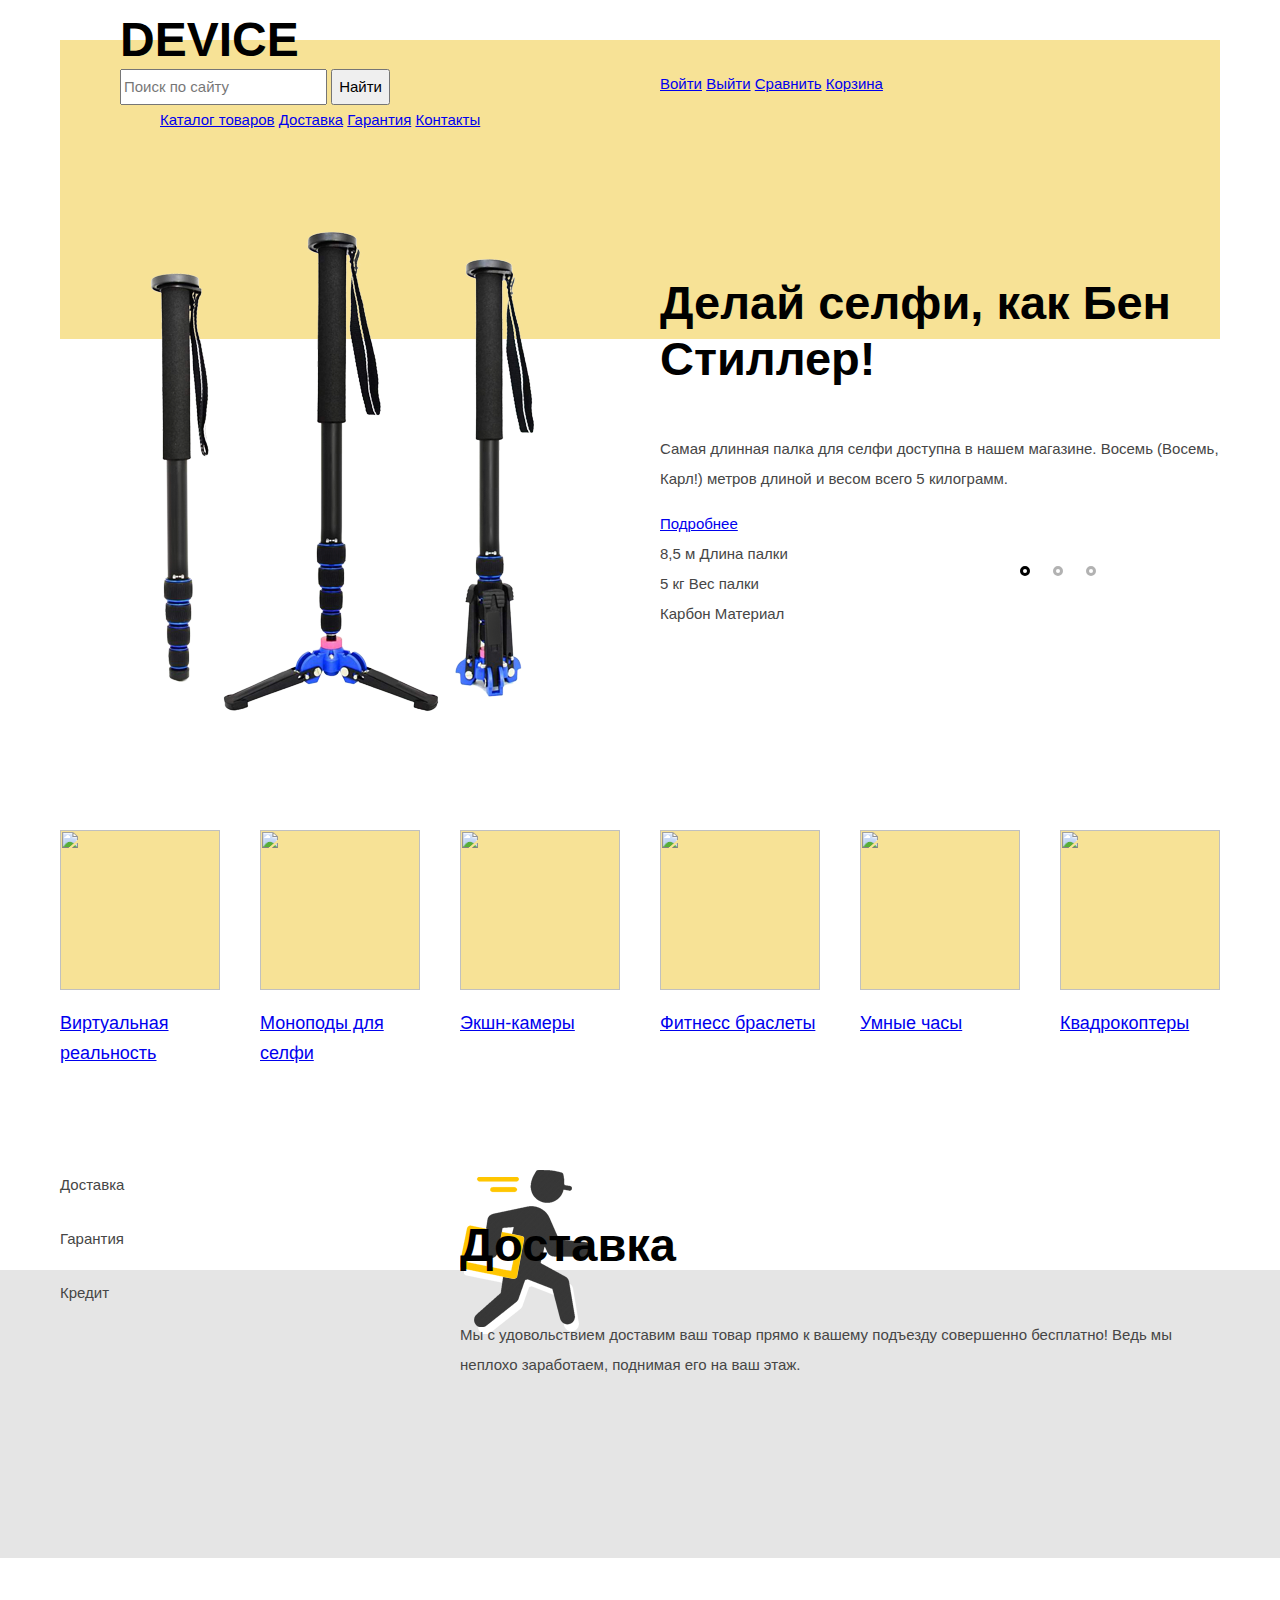
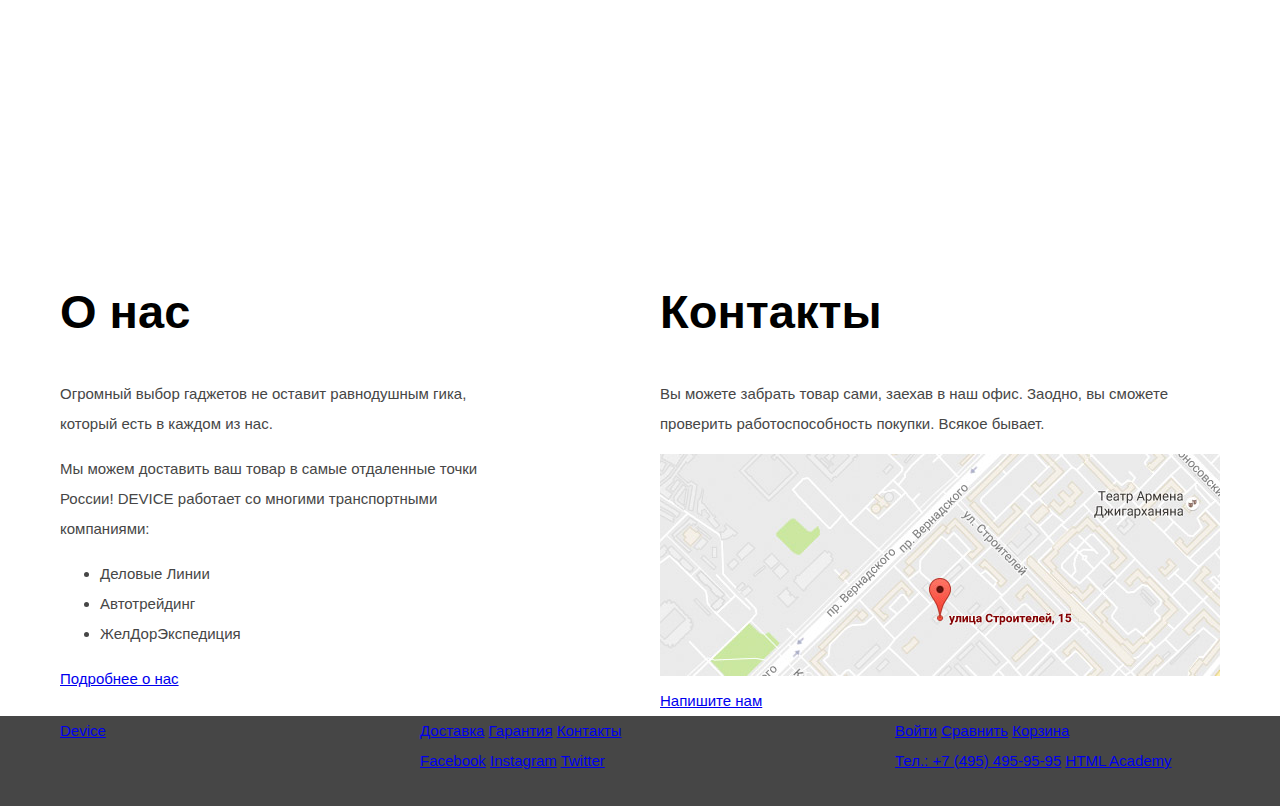
==== index.html @ a3d46e4f "Сетка" ====
<!DOCTYPE html>
<html lang="ru">
	<head>
		<meta charset="UTF-8">
		<title>Девайс</title>
		<link href="css/normalize.css" rel="stylesheet">
		<link href="css/style.css" rel="stylesheet">
	</head>
	<body>
		<header class="main-header container">
			<div class="header-container">
				<span class="header-logo">Device</span>
				<div class="top-bar clearfix">
					<form class="search-form" action="#" method="post">
						<input type="search" name="search" placeholder="Поиск по сайту">
						<button class="find" type="submit">Найти</button>
					</form>
					<ul class="user-menu">
						<li><a class="login" href="#">Войти</a></li>
						<li><a class="logout hidden" href="#">Выйти</a></li>
						<li><a class="compare" href="#">Сравнить</a></li>
						<li><a class="cart" href="#">Корзина</a></li>
					</ul>
				</div>	
				<nav>
					<ul class="content-menu">
						<li>
							<a class="catalog-link" href="#">Каталог товаров</a>
							<div class="drop-down-menu">
								<ul class="drop-down-list">
									<li><a href="#">Виртуальная реальность</a></li>
									<li><a href="#">Моноподы для селфи</a></li>
									<li><a href="#">Экшн-камеры</a></li>
								</ul>
								<ul class="drop-down-list">
									<li><a href="#">Фитнесс браслеты</a></li>
									<li><a href="#">Умные часы</a></li>
								</ul>
								<ul class="drop-down-list">
									<li><a href="#">Квадрокоптеры</a></li>
								</ul>
							</div>
						</li>
						<li><a class="delivery-link" href="#">Доставка</a></li>
						<li><a class="warranty-link" href="#">Гарантия</a></li>
						<li><a class="contacts-link" href="#">Контакты</a></li>
					</ul>
				</nav>
			</div>	
		</header>
		<main>
			<section class="promo container">
				<h2 class="hidden">Промо</h2>
				<div class="slider">
					<input type="radio" id="toggle-1" name="switch" checked>
					<input type="radio" id="toggle-2" name="switch">
					<input type="radio" id="toggle-3" name="switch">
					<div class="slider-controls">
						<label for="toggle-1"></label>
						<label for="toggle-2"></label>
						<label for="toggle-3"></label>
					</div>
					<div class="overflow-wrapper">
						<div class="slides clearfix">
							<div class="slide clearfix">
								<div class="slide-image stick">
									<img src="img/stick.png" width="384" height="486" alt="Фото товара">
								</div>
								<div class="slide-promo">
									<h3 class="promo-title">Делай селфи, как Бен Стиллер!</h3>
									<p class="promo-text">
										Самая длинная палка для селфи доступна в нашем магазине. 
										Восемь (Восемь, Карл!) метров длиной и весом всего 5 килограмм.
									</p>
									<a href="#" class="btn">Подробнее</a>
									<div class="features">
										<div class="features-text">
											<b>8,5 м</b>
											<span>Длина палки</span>
										</div>
										<div class="features-text">
											<b>5 кг</b>
											<span>Вес палки</span>
										</div>
										<div class="features-text">
											<b>Карбон</b>
											<span>Материал</span>
										</div>
									</div>
								</div>
							</div>
							<div class="slide clearfix">
								<div class="slide-image band">
									<img src="img/band.png" width="345" height="485" alt="Фото товара">
								</div>
								<div class="slide-promo">
									<h3 class="promo-title">Худеем правильно!</h3>
									<p class="promo-text">
										Мотивирующие фитнесс-браслеты помогут найти в себе силы 
										не пропускать занятия и соблюдать диету.
									</p>
									<a href="#" class="btn">Подробнее</a>
									<div class="features">
										<div class="features-text">
											<b>48 часов</b>
											<span>Без подзарядки</span>
										</div>
									</div>
								</div>	
							</div>
							<div class="slide clearfix">
								<div class="slide-image copter">
									<img src="img/copter.png" width="526" height="334" alt="Фото товара">
								</div>
								<div class="slide-promo">
									<h3 class="promo-title">Порхает как бабочка, жалит как пчела!</h3>
									<p class="promo-text">
										Этот обычный, на первый взгляд, квадрокоптер оснащен 
										мощным лазером, замаскированным под стандартную камеру.
									</p>
									<a href="#" class="btn">Подробнее</a>
									<div class="features">
										<div class="features-text">
											<b>800 м</b>
											<span>Дальность полета</span>
										</div>
										<div class="features-text">
											<b>50 м</b>
											<span>Радиус поражения</span>
										</div>
									</div>
								</div>
							</div>
						</div>
					</div>
				</div>
			</section>
			<section class="categories container">
				<h2 class="hidden">Категории товаров</h2>
				<div class="categories-wrapper">
					<a href="#">
						<div class="category-image">
							<img src="img/category-1.png" width="160" height="160" alt="">
						</div>
						<p>Виртуальная реальность</p>
					</a>
					<a href="#">
						<div class="category-image">
							<img src="img/category-2.png" width="160" height="160" alt="">
						</div>
						<p>Моноподы для селфи</p>
					</a>
					<a href="#">
						<div class="category-image">
							<img src="img/category-3.png" width="160" height="160" alt="">
						</div>
						<p>Экшн-камеры</p>
					</a>
					<a href="#">
						<div class="category-image">
							<img src="img/category-4.png" width="160" height="160" alt="">
						</div>
						<p>Фитнесс браслеты</p>
					</a>
					<a href="#">
						<div class="category-image">
							<img src="img/category-5.png" width="160" height="160" alt="">
						</div>
						<p>Умные часы</p>
					</a>
					<a href="#">
						<div class="category-image">
							<img src="img/category-6.png" width="160" height="160" alt="">
						</div>
						<p>Квадрокоптеры</p>
					</a>
				</div>
			</section>
			<section class="services">
				<h2 class="hidden">Сервисы</h2>
				<div class="tab-slider container clearfix">
					<input type="radio" id="tab-1" name="tab-switch" checked>
					<input type="radio" id="tab-2" name="tab-switch">
					<input type="radio" id="tab-3" name="tab-switch">
					<div class="tab-controls">
						<label class="tab-btn" for="tab-1">Доставка</label>
						<label class="tab-btn" for="tab-2">Гарантия</label>
						<label class="tab-btn" for="tab-3">Кредит</label>
					</div>
					<div class="overflow-wrapper-tab clearfix">
						<div class="tab-slides clearfix">
							<div class="tab-slide delivery">
								<h3>Доставка</h3>
								<p>
									Мы с удовольствием доставим ваш товар прямо к вашему 
									подъезду совершенно бесплатно! Ведь мы неплохо заработаем, 
									поднимая его на ваш этаж.
								</p>
							</div>
							<div class="tab-slide warranty">
								<h3>Гарантия</h3>
								<p>
									Если из-за возгарания купленного у нас товара у вас сгорит 
									дом — не переживайте, мы выдадим вам новый. Товар, не дом, конечно же.
								</p>
							</div>
							<div class="tab-slide credit">
								<h3>Кредит</h3>
								<p>
									Залезть в долговую яму стало проще! Кредитные консультанты подберут для 
									вас наиболее выгодные условия кредита. Выгодные для нашего банка, разумеется.
								</p>
							</div>
						</div>
					</div>
				</div>
			</section>
			<section class="brands container">
				<h2 class="hidden">Популярные бренды</h2>
				<div class="brands-wrapper">
					<div class="brand-logo dji">
						<img src="img/brand-hvr-1.jpg" width="260" height="100" alt="dji">
					</div>
					<div class="brand-logo sp-gadgets">
						<img src="img/brand-hvr-2.jpg" width="260" height="100" alt="sp-gadgets">
					</div>
					<div class="brand-logo gopro">
						<img src="img/brand-hvr-3.jpg" width="260" height="100" alt="gopro">
					</div>
					<div class="brand-logo vive">
						<img src="img/brand-hvr-4.jpg" width="260" height="100" alt="vive">
					</div>
				</div>
			</section>
			<div class="container clearfix">
				<section class="about-company">
					<h2>О нас</h2>
					<p>Огромный выбор гаджетов не оставит равнодушным гика, который есть в каждом из нас.</p>
					<p>
						Мы можем доставить ваш товар в самые отдаленные точки России! 
						DEVICE работает со многими транспортными компаниями:
					</p>
					<ul class="transport-companies">
						<li>Деловые Линии</li>
						<li>Автотрейдинг</li>
						<li>ЖелДорЭкспедиция</li>
					</ul>
					<a class="btn" href="#">Подробнее о нас</a>
				</section>
				<section class="company-contacts">
					<h2>Контакты</h2>
					<p>
						Вы можете забрать товар сами, заехав в наш офис. 
						Заодно, вы сможете проверить работоспособность покупки. Всякое бывает.
					</p>
					<div class="map">
						<a href="#">
							<img src="img/map.jpg" width="560" height="222" alt="г. Москва, ул. Строителей, 15">
						</a>
					</div>
					<a class="btn" href="#">Напишите нам</a>
				</section>
			</div>
		</main>
		<footer class="main-footer">
			<div class="container clearfix">
				<div class="left-block">	
					<a class="footer-logo" href="#">Device</a>
					<p class="company-adress">г. Москва, ул. Строителей, 15</p>
				</div>
				<div class="middle-block">
					<div class="footer-service-links">
						<a href="#">Доставка</a>
						<a href="#">Гарантия</a>
						<a href="#">Контакты</a>
					</div>
					<div class="social-links">
						<a class="social-btn fb" href="#">Facebook</a>
						<a class="social-btn inst" href="#">Instagram</a>
						<a class="social-btn tw" href="#">Twitter</a>
					</div>
				</div>
				<div class="right-block">
					<div class="user-links">
						<a class="login yellow" href="#">Войти</a>
						<a class="compare yellow" href="#">Сравнить</a>
						<a class="cart yellow" href="#">Корзина</a>
					</div>
					<a class="phone-number" href="tel:+74954959595">Тел.: +7 (495) 495-95-95</a>
					<a class="copyright" href="https://htmlacademy.ru/">HTML Academy</a>
				</div>
			</div>
		</footer>
	</body>
</html>
---- css/style.css ----
body {
	margin: 0;
	font-family: "Open Sans", "Arial", sans-serif;
	font-size: 15px;
	font-weight: 300;
	line-height: 30px;
	color: #464646;
}

h1, h2, h3 {
	font-family: "Gilroy", "Arial", sans-serif;
	font-size: 47px;
	font-weight: 700;
	line-height: 56px;
	color: #000000;
}

h2.hidden {
	position: absolute;
	left: 0;
	top: -500px;
	width: 1px;
	height: 1px;
	overflow: hidden;
}

.container {
	width: 1160px;
	margin: 0 auto;
	padding: 0 40px;
	background-clip: content-box;
}

.clearfix::after {
	content: "";
	display: table;
	clear: both;
}

.btn {
	display: inline-block;
}


/* HEADER */



.main-header {
	min-height: 228px;
	background-image: -webkit-linear-gradient(top, #ffffff 40px, #f7e296 0%);
	background-image: linear-gradient(top, #ffffff 40px, #f7e296 0%);
}

.header-container {
	width: 1040px;
	margin: 0 auto;
	padding-top: 1px;
}

.header-logo {
	display: block;
	width: 164px;
	margin-top: 10px;
	font-family: "Gilroy", "Arial", sans-serif;
	font-size: 48px;
	font-weight: 700;
	line-height: 58px;
	text-transform: uppercase;
	color: #000000;
}

.search-form {
	float: left;
	width: 440px;
}

.user-menu {
	float: right;
	width: 500px;
	margin: 0;
}

.user-menu li {
	display: inline-block;
	vertical-align: top;
}

.content-menu {
	margin: 0;
}

.content-menu li {
	display: inline-block;
	vertical-align: top;
}

.drop-down-menu {
	display: none;
}



/* PROMO-SLIDER */ 



.promo {
	margin-bottom: 95px;
	background-image: -webkit-linear-gradient(top, #f7e296 111px, #ffffff 0%);
	background-image: linear-gradient(top, #f7e296 111px, #ffffff 0%);
}

.slider {
	position: relative;
}

.slider input {
	display: none;
}

.overflow-wrapper {
	overflow: hidden;
}

.slides {
	width: 300%;
}

.slide {
	float: left;
	width: 1160px;
}

.slide-image {
	float: left;
	width: 560px;
	box-sizing: border-box;
}

.slide-promo {
	float: right;
	width: 560px;
}

.slider-controls {
	position: absolute;
	right: 101px;
	bottom: 139px;
	font-size: 0;
	z-index: 1000;
}

.slider-controls label {
	display: inline-block;
	vertical-align: top;
	margin-right: 23px;
	-webkit-box-sizing: border-box;
	-moz-box-sizing: border-box;
	box-sizing: border-box;
	width: 10px;
	height: 10px;
	border: 3px solid #000000;
	border-radius: 50%;
	opacity: 0.3;
	cursor: pointer;
}

.slider-controls label:hover {
	opacity: 0.4;
}

#toggle-1:checked ~ .slider-controls label:nth-child(1),
#toggle-2:checked ~ .slider-controls label:nth-child(2),
#toggle-3:checked ~ .slider-controls label:nth-child(3) {
	opacity: 1;
}

#toggle-1:checked ~ .overflow-wrapper .slides {
	transform: translate(0);
}
#toggle-2:checked ~ .overflow-wrapper .slides {
	transform: translate(-1160px);
}
#toggle-3:checked ~ .overflow-wrapper .slides {
	transform: translate(-2320px);
}

.stick {
	padding-left: 90px;
}

.band {
	padding-top: 12px;
	padding-left: 116px;
}

.copter {
	padding-top: 65px;
	padding-left: 31px;
}



/* CATEGORIES */ 



.categories {
	margin-bottom: 84px;
}

.categories-wrapper {
	font-size: 0;
}

.categories a {
	display: inline-block;
	vertical-align: top;
	width: 160px;
	margin-right: 40px;
	font-size: 18px;
}

.categories a:nth-child(6n+6) {
	margin-right: 0;
}

.category-image {
	background: #f7e296;
	width: 160px;
	height: 160px;
}



/* SERVICES */



.services {
	min-height: 388px;
	margin-bottom: 94px;
	background-image: -webkit-linear-gradient(top, #ffffff 100px, #e5e5e5 0%);
	background-image: linear-gradient(top, #ffffff 100px, #e5e5e5 0%);
}

.tab-slider input {
	display: none;
}

.tab-controls {
	float: left;
	width: 284px;
}

.tab-controls label {
	display: block;
	margin-bottom: 24px;
	cursor: pointer;
}

.tab-controls label:last-child{
	margin-bottom: 0;
}

.overflow-wrapper-tab {
	overflow: hidden;
	float: right;
	width: 760px;
}

.tab-slides {
	width: 300%;
}

.tab-slide {
	float: left;
	width: 760px;
}

#tab-1:checked ~ .slider-controls label:nth-child(1),
#tab-2:checked ~ .slider-controls label:nth-child(2),
#tab-3:checked ~ .slider-controls label:nth-child(3) {
	
}

#tab-1:checked ~ .overflow-wrapper-tab .tab-slides {
	transform: translate(0);
}
#tab-2:checked ~ .overflow-wrapper-tab .tab-slides {
	transform: translate(-760px);
}
#tab-3:checked ~ .overflow-wrapper-tab .tab-slides {
	transform: translate(-1520px);
}

.delivery {
	background: url("../img/delivery.png") no-repeat;
}

.warranty {
	background: url("../img/warranty.png") no-repeat;
}

.credit {
	background: url("../img/credit.png") no-repeat;
}



/* BRANDS */



.brands {
	margin-bottom: 93px;
}

.brands-wrapper {
	font-size: 0;
}

.brand-logo {
	display: inline-block;
	width: 260px;
	height: 100px;
	margin-right: 40px;
}

.brand-logo:nth-child(4n+4) {
	margin-right: 0;
}

.dji {
	background-image: url("../img/brand-1.jpg");
}

.sp-gadgets {
	background-image: url("../img/brand-2.jpg");
}

.gopro {
	background-image: url("../img/brand-3.jpg");
}

.vive {
	background-image: url("../img/brand-4.jpg");
}

.brand-logo img {
	opacity: 0;
}

.brand-logo img:hover {
	opacity: 1;
}



/* ABOUT COMPANY */



.about-company {
	float: left;
	width: 460px;
}



/* COMPANY-CONTACTS */



.company-contacts {
	float: right;
	width: 560px;
}



/* FOOTER */ 



.main-footer {
	background-color: #464646;
}

.left-block {
	float: left;
	width: 260px;
	margin-right: 100px;
}

.middle-block {
	float: left;
	width: 440px;
}

.right-block {
	float: right;
	width: 325px;
}
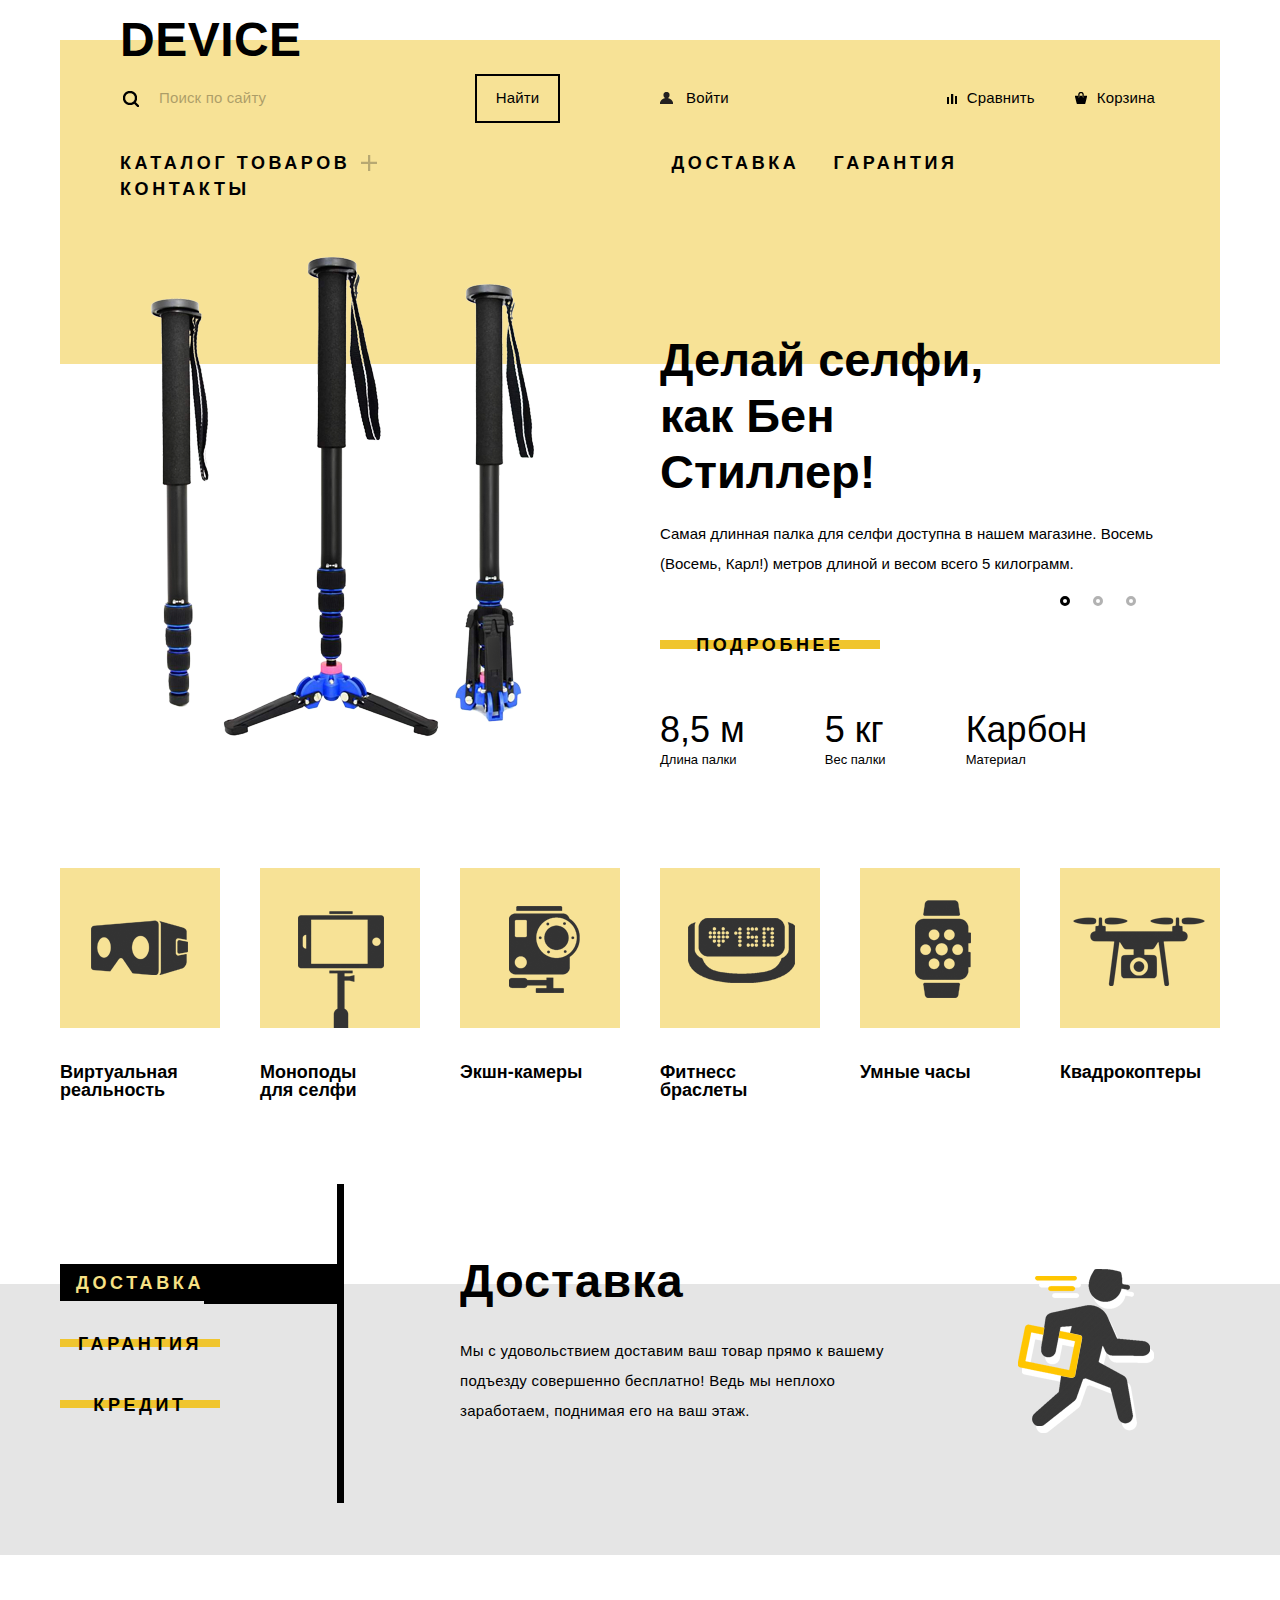
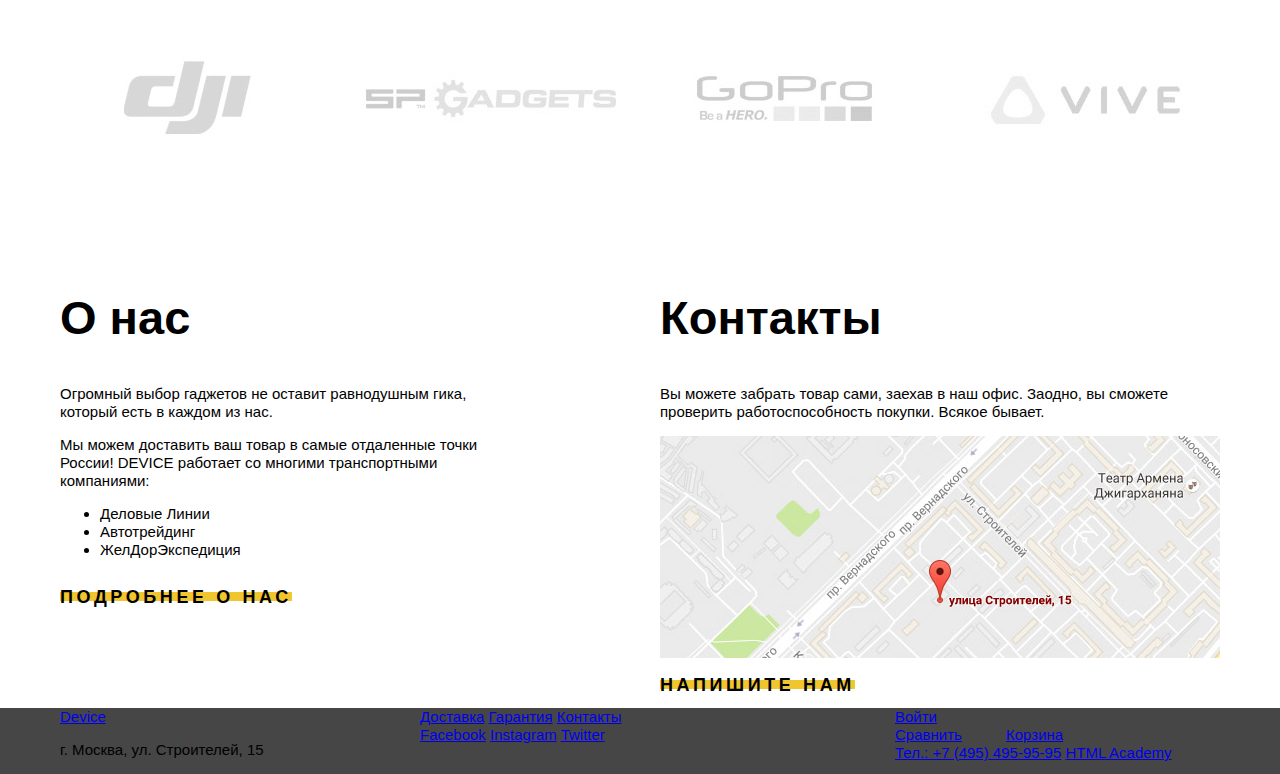
==== commit 63a72c31: "Add header styles" ====
--- a/index.html
+++ b/index.html
@@ -12,38 +12,43 @@
 				<span class="header-logo">Device</span>
 				<div class="top-bar clearfix">
 					<form class="search-form" action="#" method="post">
-						<input type="search" name="search" placeholder="Поиск по сайту">
-						<button class="find" type="submit">Найти</button>
+						<input class="search-field" type="search" name="search" placeholder="Поиск по сайту">
+						<button class="search-btn" type="submit">Найти</button>
 					</form>
+					<ul class="user-menu authorized">
+						<li class="login"><a href="#">Войти</a></li>
+						<li class="compare"><a href="#">Сравнить</a></li>
+						<li class="cart"><a href="#">Корзина</a></li>
+					</ul>
 					<ul class="user-menu">
-						<li><a class="login" href="#">Войти</a></li>
-						<li><a class="logout hidden" href="#">Выйти</a></li>
-						<li><a class="compare" href="#">Сравнить</a></li>
-						<li><a class="cart" href="#">Корзина</a></li>
+						<li class="profile"><a href="#">Валентин Петухов</a></li>
+						<li class="logout"><a href="#">Выйти</a></li>
+						<li class="compare"><a href="#">Сравнить</a></li>
+						<li class="cart"><a href="#">Корзина</a></li>
 					</ul>
 				</div>	
 				<nav>
 					<ul class="content-menu">
-						<li>
-							<a class="catalog-link" href="#">Каталог товаров</a>
+						<li class="catalog-link first-level">
+							<a href="#">Каталог товаров</a>
 							<div class="drop-down-menu">
 								<ul class="drop-down-list">
-									<li><a href="#">Виртуальная реальность</a></li>
-									<li><a href="#">Моноподы для селфи</a></li>
-									<li><a href="#">Экшн-камеры</a></li>
+									<li class="second-level"><a href="#">Виртуальная реальность</a></li>
+									<li class="second-level"><a href="#">Моноподы для селфи</a></li>
+									<li class="second-level"><a href="#">Экшн-камеры</a></li>
 								</ul>
 								<ul class="drop-down-list">
-									<li><a href="#">Фитнесс браслеты</a></li>
-									<li><a href="#">Умные часы</a></li>
+									<li class="second-level"><a href="#">Фитнесс браслеты</a></li>
+									<li class="second-level"><a href="#">Умные часы</a></li>
 								</ul>
 								<ul class="drop-down-list">
-									<li><a href="#">Квадрокоптеры</a></li>
+									<li class="second-level"><a href="#">Квадрокоптеры</a></li>
 								</ul>
 							</div>
 						</li>
-						<li><a class="delivery-link" href="#">Доставка</a></li>
-						<li><a class="warranty-link" href="#">Гарантия</a></li>
-						<li><a class="contacts-link" href="#">Контакты</a></li>
+						<li class="delivery-link first-level"><a href="#">Доставка</a></li>
+						<li class="warranty-link first-level"><a href="#">Гарантия</a></li>
+						<li class="contacts-link first-level"><a href="#">Контакты</a></li>
 					</ul>
 				</nav>
 			</div>	
@@ -67,13 +72,13 @@
 									<img src="img/stick.png" width="384" height="486" alt="Фото товара">
 								</div>
 								<div class="slide-promo">
-									<h3 class="promo-title">Делай селфи, как Бен Стиллер!</h3>
+									<h3 class="stick-title">Делай селфи, как Бен Стиллер!</h3>
 									<p class="promo-text">
 										Самая длинная палка для селфи доступна в нашем магазине. 
 										Восемь (Восемь, Карл!) метров длиной и весом всего 5 килограмм.
 									</p>
-									<a href="#" class="btn">Подробнее</a>
-									<div class="features">
+									<a class="slide-btn btn" href="#">Подробнее</a>
+									<div class="slide-features">
 										<div class="features-text">
 											<b>8,5 м</b>
 											<span>Длина палки</span>
@@ -94,13 +99,13 @@
 									<img src="img/band.png" width="345" height="485" alt="Фото товара">
 								</div>
 								<div class="slide-promo">
-									<h3 class="promo-title">Худеем правильно!</h3>
+									<h3 class="band-title">Худеем правильно!</h3>
 									<p class="promo-text">
 										Мотивирующие фитнесс-браслеты помогут найти в себе силы 
 										не пропускать занятия и соблюдать диету.
 									</p>
-									<a href="#" class="btn">Подробнее</a>
-									<div class="features">
+									<a class="slide-btn btn" href="#">Подробнее</a>
+									<div class="slide-features">
 										<div class="features-text">
 											<b>48 часов</b>
 											<span>Без подзарядки</span>
@@ -113,13 +118,13 @@
 									<img src="img/copter.png" width="526" height="334" alt="Фото товара">
 								</div>
 								<div class="slide-promo">
-									<h3 class="promo-title">Порхает как бабочка, жалит как пчела!</h3>
+									<h3 class="copter-title">Порхает как бабочка, жалит как пчела!</h3>
 									<p class="promo-text">
 										Этот обычный, на первый взгляд, квадрокоптер оснащен 
 										мощным лазером, замаскированным под стандартную камеру.
 									</p>
-									<a href="#" class="btn">Подробнее</a>
-									<div class="features">
+									<a class="slide-btn btn" href="#">Подробнее</a>
+									<div class="slide-features">
 										<div class="features-text">
 											<b>800 м</b>
 											<span>Дальность полета</span>
@@ -138,37 +143,37 @@
 			<section class="categories container">
 				<h2 class="hidden">Категории товаров</h2>
 				<div class="categories-wrapper">
-					<a href="#">
+					<a class="category-item" href="#">
 						<div class="category-image">
 							<img src="img/category-1.png" width="160" height="160" alt="">
 						</div>
 						<p>Виртуальная реальность</p>
 					</a>
-					<a href="#">
+					<a class="category-item" href="#">
 						<div class="category-image">
 							<img src="img/category-2.png" width="160" height="160" alt="">
 						</div>
 						<p>Моноподы для селфи</p>
 					</a>
-					<a href="#">
+					<a class="category-item" href="#">
 						<div class="category-image">
 							<img src="img/category-3.png" width="160" height="160" alt="">
 						</div>
 						<p>Экшн-камеры</p>
 					</a>
-					<a href="#">
+					<a class="category-item" href="#">
 						<div class="category-image">
 							<img src="img/category-4.png" width="160" height="160" alt="">
 						</div>
 						<p>Фитнесс браслеты</p>
 					</a>
-					<a href="#">
+					<a class="category-item" href="#">
 						<div class="category-image">
 							<img src="img/category-5.png" width="160" height="160" alt="">
 						</div>
 						<p>Умные часы</p>
 					</a>
-					<a href="#">
+					<a class="category-item" href="#">
 						<div class="category-image">
 							<img src="img/category-6.png" width="160" height="160" alt="">
 						</div>
@@ -192,23 +197,23 @@
 							<div class="tab-slide delivery">
 								<h3>Доставка</h3>
 								<p>
-									Мы с удовольствием доставим ваш товар прямо к вашему 
-									подъезду совершенно бесплатно! Ведь мы неплохо заработаем, 
+									Мы с удовольствием доставим ваш товар прямо к вашему<br>
+									подъезду совершенно бесплатно! Ведь мы неплохо<br> заработаем, 
 									поднимая его на ваш этаж.
 								</p>
 							</div>
 							<div class="tab-slide warranty">
 								<h3>Гарантия</h3>
 								<p>
-									Если из-за возгарания купленного у нас товара у вас сгорит 
-									дом — не переживайте, мы выдадим вам новый. Товар, не дом, конечно же.
+									Если из-за возгарания купленного у нас товара у вас сгорит<br> 
+									дом — не переживайте, мы выдадим вам новый.<br> Товар, не дом, конечно же.
 								</p>
 							</div>
 							<div class="tab-slide credit">
 								<h3>Кредит</h3>
 								<p>
-									Залезть в долговую яму стало проще! Кредитные консультанты подберут для 
-									вас наиболее выгодные условия кредита. Выгодные для нашего банка, разумеется.
+									Залезть в долговую яму стало проще! Кредитные<br> консультанты подберут для 
+									вас наиболее выгодные<br> условия кредита. Выгодные для нашего банка, разумеется.
 								</p>
 							</div>
 						</div>
--- a/css/style.css
+++ b/css/style.css
@@ -1,10 +1,9 @@
 body {
-	margin: 0;
 	font-family: "Open Sans", "Arial", sans-serif;
 	font-size: 15px;
 	font-weight: 300;
-	line-height: 30px;
-	color: #464646;
+	line-height: 18px;
+	color: #000000;
 }
 
 h1, h2, h3 {
@@ -12,7 +11,6 @@
 	font-size: 47px;
 	font-weight: 700;
 	line-height: 56px;
-	color: #000000;
 }
 
 h2.hidden {
@@ -39,7 +37,29 @@
 
 .btn {
 	display: inline-block;
-}
+	padding: 10px 0 9px 0;
+	font-family: "Gilroy", "Arial", sans-serif;
+	font-size: 18px;
+	font-weight: 700;
+	line-height: 27px;
+	text-transform: uppercase;
+	text-decoration: none;
+	text-align: center;
+	letter-spacing: 0.2em;
+	color: #000000;
+	background: -webkit-linear-gradient(transparent 39%, #f0c52e 39%, #f0c52e 59%, transparent 59%) center / 100%;
+	-webkit-transition: background-size 0.2s ease-out;
+}
+
+.btn:hover {
+	background-size: 600%;
+	-webkit-transition: background-size 0.1s ease-in;
+}
+
+.btn:active {
+	color: #bd9b24;
+}
+
 
 
 /* HEADER */
@@ -47,72 +67,303 @@
 
 
 .main-header {
-	min-height: 228px;
-	background-image: -webkit-linear-gradient(top, #ffffff 40px, #f7e296 0%);
-	background-image: linear-gradient(top, #ffffff 40px, #f7e296 0%);
+	background-image: -webkit-linear-gradient(#ffffff 40px, #f7e296 0%);
+	background-image: linear-gradient(#ffffff 40px, #f7e296 0%);
 }
 
 .header-container {
-	width: 1040px;
-	margin: 0 auto;
-	padding-top: 1px;
+	padding: 11px 60px 47px 60px;
 }
 
 .header-logo {
 	display: block;
 	width: 164px;
-	margin-top: 10px;
+	margin-bottom: 5px;
 	font-family: "Gilroy", "Arial", sans-serif;
 	font-size: 48px;
 	font-weight: 700;
 	line-height: 58px;
+	letter-spacing: 0.01em;
 	text-transform: uppercase;
+	text-decoration: none;
 	color: #000000;
 }
 
 .search-form {
+	position: relative;
 	float: left;
 	width: 440px;
+	font-size: 0;
+}
+
+.search-form::before {
+	content: "";
+	position: absolute;
+	top: 17px;
+	left: 3px;
+	width: 16px;
+	height: 16px;
+	background: url("../img/small-icons.png") no-repeat -5px -5px;
+}
+
+.search-field {
+	width: 355px;
+	padding: 15px 39px 14px 39px;
+	border: none;
+	font-size: 15px;
+	letter-spacing: 0.01em;
+	background-color: transparent;
+	opacity: 0.3;
+}
+
+.search-field::-webkit-input-placeholder {
+	opacity: 1;
+}
+
+.search-field:hover {
+	opacity: 0.6;
+}
+
+.search-field:focus {
+	outline: none;
+	opacity: 1;
+	border-bottom: 2px solid #000000;
+}
+
+.search-btn {
+	width: 85px;
+	padding: 13px 0 14px 0;
+	border: 2px solid #000000;
+	background-color: transparent;
+	font-size: 15px;
+	letter-spacing: 0.01em;
+	word-wrap: break-word;
+}
+
+.search-btn:hover {
+	background-color: #000000;
+	color: #ffffff;
+}
+
+.find-btn:active {
+	color: #747474;
 }
 
 .user-menu {
+	display: none;
 	float: right;
 	width: 500px;
 	margin: 0;
+	padding: 0;
+	list-style: none;
+	font-size: 0;
+}
+
+.user-menu.authorized {
+	display: block;
 }
 
 .user-menu li {
 	display: inline-block;
 	vertical-align: top;
-}
-
-.content-menu {
+	padding: 15px 0;
+	position: relative;
+}
+
+.user-menu a {
+	font-size: 15px;
+	letter-spacing: 0.01em;
+	text-decoration: none;
+	color: #000000;
+}
+
+.main-header a:not(.header-logo):hover {
+	opacity: 0.6;
+}
+
+.main-header a:not(.header-logo):active {
+	opacity: 0.3;
+}
+
+.login {
+	margin-right: 218px;
+}
+
+.login a {
+	padding-left: 26px;
+}
+
+.profile {
+	width: 151px;
+	margin-right: 26px;
+	text-align: center;
+	word-wrap: break-word;
+}
+
+.profile a {
+	padding-left: 26px;
+}
+
+.login a::before,
+.profile a::before {
+	content: "";
+	position: absolute;
+	top: 18px;
+	left: 0;
+	width: 13px;
+	height: 12px;
+	background: url("../img/small-icons.png") no-repeat -5px -343px;
+}
+
+.logout {
+	margin-right: 65px;
+}
+
+.logout a {
+	color: #c3b276;
+}
+
+.compare {
+	margin-right: 40px;
+}
+
+.compare a {
+	padding-left: 20px;
+}
+
+.compare a::before {
+	content: "";
+	position: absolute;
+	top: 20px;
+	left: 0;
+	width: 10px;
+	height: 10px;
+	background: url("../img/small-icons.png") no-repeat -5px -263px;
+}
+
+.cart a {
+	padding-left: 22px;
+}
+
+.cart a::before {
+	content: "";
+	position: absolute;
+	top: 18px;
+	left: 0;
+	width: 12px;
+	height: 12px;
+	background: url("../img/small-icons.png") no-repeat -5px -365px;
+}
+
+.top-bar {
+	margin-bottom: 25px;
+}
+
+.content-menu,
+.drop-down-list {
 	margin: 0;
-}
-
-.content-menu li {
+	padding: 0;
+	font-size: 0;
+	list-style: none;
+}
+
+.first-level,
+.drop-down-list {
 	display: inline-block;
 	vertical-align: top;
 }
 
+.first-level > a {
+	font-family: "Gilroy", "Arial", sans-serif;
+	font-size: 18px;
+	font-weight: 700;
+	line-height: 22px;
+	text-transform: uppercase;
+	text-decoration: none;
+	letter-spacing: 0.2em;
+	color: #000000;
+}
+
+.first-level {
+	position: relative;
+}
+
+.catalog-link {
+	margin-right: 294px;
+}
+
+.catalog-link a {
+	padding-right: 27px;
+}
+
+.catalog-link > a::after {
+	content: "";
+	position: absolute;
+	top: 3px;
+	right: 0;
+	width: 16px;
+	height: 16px;
+	background: url("../img/small-icons.png") no-repeat -5px -283px;
+}
+
+.catalog-link:hover .drop-down-menu {
+	display: block;
+}
+
+.delivery-link {
+	margin-right: 34px;
+}
+
+.warranty-link {
+	margin-right: 104px;	
+}
+
 .drop-down-menu {
 	display: none;
-}
-
-
-
-/* PROMO-SLIDER */ 
+	position: absolute;
+	top: 21px;
+	left: -60px;
+	box-sizing: border-box;
+	width: 1160px;
+	padding: 32px 53px 37px 60px;
+	background-color: #f7e296;
+	z-index: 10;
+}
+
+.drop-down-list {
+	margin-right: 32px;
+}
+
+.drop-down-list:nth-child(5n+5) {
+	margin-right: 0;
+}
+
+.second-level a {
+	font-size: 15px;
+	letter-spacing: 0.01em;
+	text-decoration: none;
+	color: #000000;
+}
+
+.second-level:not(:last-child) {
+	margin-bottom: 12px;
+}
+
+
+
+/* PROMO-SLIDER */
 
 
 
 .promo {
 	margin-bottom: 95px;
-	background-image: -webkit-linear-gradient(top, #f7e296 111px, #ffffff 0%);
-	background-image: linear-gradient(top, #f7e296 111px, #ffffff 0%);
+	background-image: -webkit-linear-gradient(#f7e296 113px, #ffffff 0%);
+	background-image: linear-gradient(#f7e296 113px, #ffffff 0%);
 }
 
 .slider {
 	position: relative;
+	padding-top: 2px;
 }
 
 .slider input {
@@ -136,27 +387,35 @@
 	float: left;
 	width: 560px;
 	box-sizing: border-box;
-}
-
-.slide-promo {
-	float: right;
-	width: 560px;
+	font-size: 0;
+}
+
+.stick {
+	padding-left: 90px;
+}
+
+.band {
+	padding-top: 12px;
+	padding-left: 116px;
+}
+
+.copter {
+	padding-top: 65px;
+	padding-left: 31px;
 }
 
 .slider-controls {
 	position: absolute;
-	right: 101px;
-	bottom: 139px;
+	bottom: 159px;
+	right: 61px;
 	font-size: 0;
-	z-index: 1000;
+	z-index: 9;
 }
 
 .slider-controls label {
 	display: inline-block;
 	vertical-align: top;
 	margin-right: 23px;
-	-webkit-box-sizing: border-box;
-	-moz-box-sizing: border-box;
 	box-sizing: border-box;
 	width: 10px;
 	height: 10px;
@@ -186,50 +445,113 @@
 	transform: translate(-2320px);
 }
 
-.stick {
-	padding-left: 90px;
-}
-
-.band {
-	padding-top: 12px;
-	padding-left: 116px;
-}
-
-.copter {
-	padding-top: 65px;
-	padding-left: 31px;
-}
-
-
-
-/* CATEGORIES */ 
+.slide-promo {
+	float: right;
+	box-sizing: border-box;
+	width: 560px;
+	padding: 79px 60px 0 0;
+}
+
+.slide-promo h3,
+.slide-promo p {
+	padding: 0;
+	margin: 0;
+}
+
+.slide-promo h3 {
+	margin-right: 110px;
+	margin-bottom: 19px;
+}
+
+.slide-promo .copter-title {
+	margin-right: 0;
+}
+
+.slide-promo p {
+	line-height: 30px;
+	margin-bottom: 43px;
+}
+
+.slide-btn {
+	width: 220px;
+	margin-bottom: 53px;
+}
+
+.slide-features {
+	font-size: 0;
+}
+
+.features-text {
+	display: inline-block;
+	vertical-align: top;
+	margin-right: 80px;
+}
+
+.features-text:nth-child(3) {
+	margin-right: 0;
+}
+
+.features-text b {
+	display: block;
+	margin-bottom: 12px;
+	font-family: "Gilroy", "Arilal", sans-serif;
+	font-size: 36px;
+	color: #000000;
+}
+
+.features-text span {
+	font-size: 13px;
+}
+
+
+
+/* CATEGORIES */
 
 
 
 .categories {
-	margin-bottom: 84px;
+	margin-bottom: 85px;
 }
 
 .categories-wrapper {
 	font-size: 0;
 }
 
-.categories a {
+.category-item {
 	display: inline-block;
 	vertical-align: top;
 	width: 160px;
 	margin-right: 40px;
+	font-family: "Gilroy", "Arial", sans-serif;
 	font-size: 18px;
-}
-
-.categories a:nth-child(6n+6) {
+	font-weight: 700;
+	text-decoration: none;
+	color: #000000;
+}
+
+.category-item:nth-child(6n+6) {
 	margin-right: 0;
 }
 
+.category-item p {
+	margin: 0;
+	margin-right: 35px;
+}
+
 .category-image {
-	background: #f7e296;
+	background-color: #f7e296;
 	width: 160px;
 	height: 160px;
+	margin-bottom: 35px;
+}
+
+.category-item:hover .category-image {
+	background-color: #f0c52e;
+}
+
+.category-item:active img,
+.category-item:active p{
+	opacity: 0.3;
 }
 
 
@@ -239,29 +561,9 @@
 
 
 .services {
-	min-height: 388px;
 	margin-bottom: 94px;
-	background-image: -webkit-linear-gradient(top, #ffffff 100px, #e5e5e5 0%);
-	background-image: linear-gradient(top, #ffffff 100px, #e5e5e5 0%);
-}
-
-.tab-slider input {
-	display: none;
-}
-
-.tab-controls {
-	float: left;
-	width: 284px;
-}
-
-.tab-controls label {
-	display: block;
-	margin-bottom: 24px;
-	cursor: pointer;
-}
-
-.tab-controls label:last-child{
-	margin-bottom: 0;
+	background-image: -webkit-linear-gradient(#ffffff 100px, #e5e5e5 0%);
+	background-image: linear-gradient(#ffffff 100px, #e5e5e5 0%);
 }
 
 .overflow-wrapper-tab {
@@ -270,6 +572,26 @@
 	width: 760px;
 }
 
+.tab-slider {
+	position: relative;
+	padding-top: 59px;
+	padding-bottom: 116px;
+}
+
+.tab-slider input {
+	display: none;
+}
+
+.tab-slider::before {
+	content: "";
+	position: absolute;
+	left: 317px;
+	top: 0;
+	width: 7px;
+	height: 319px;
+	background-color: #000000;
+}
+
 .tab-slides {
 	width: 300%;
 }
@@ -277,12 +599,90 @@
 .tab-slide {
 	float: left;
 	width: 760px;
-}
-
-#tab-1:checked ~ .slider-controls label:nth-child(1),
-#tab-2:checked ~ .slider-controls label:nth-child(2),
-#tab-3:checked ~ .slider-controls label:nth-child(3) {
-	
+	padding-top: 10px;
+	min-height: 186px;
+}
+
+.delivery {
+	background: url("../img/delivery.png") no-repeat 558px 26px;
+}
+
+.warranty {
+	background: url("../img/warranty.png") no-repeat 543px 1px;
+}
+
+.credit {
+	background: url("../img/credit.png") no-repeat 534px 0;
+}
+
+.tab-slide h3,
+.tab-slide p {
+	margin: 0;
+}
+
+.tab-slide h3 {
+	margin-bottom: 27px;
+	letter-spacing: 0.02em;
+}
+
+.tab-slide p {
+	line-height: 30px;
+	letter-spacing: 0.02em;
+}
+
+.tab-controls {
+	position: relative;
+	float: left;
+	margin-top: 21px;
+	width: 277px;
+	overflow: hidden;
+}
+
+.tab-controls label {
+	position: relative;
+	display: block;
+	margin-bottom: 24px;
+	padding: 10px 0 9px 0;
+	width: 160px;
+	font-family: "Gilroy", "Arial", sans-serif;
+	font-size: 18px;
+	font-weight: 700;
+	text-transform: uppercase;
+	text-align: center;
+	letter-spacing: 0.2em;
+	color: #000000;
+	background: -webkit-linear-gradient(transparent 39%, #f0c52e 39%, #f0c52e 59%, transparent 59%) center / 100%;
+	-webkit-transition: background-size 0.2s ease-out;
+	z-index: 1;
+}
+
+.tab-controls label:hover {
+	background-size: 600%;
+	-webkit-transition: background-size 0.1s ease-in;
+}
+
+.tab-controls label:last-child {
+	margin-bottom: 0;
+}
+
+#tab-1:checked ~ .tab-controls label:nth-child(1),
+#tab-2:checked ~ .tab-controls label:nth-child(2),
+#tab-3:checked ~ .tab-controls label:nth-child(3) {
+	color: #f7e184;
+	background-image: none;
+	background-color: #000000;
+}
+
+#tab-1:checked ~ .tab-controls label:nth-child(1)::after,
+#tab-2:checked ~ .tab-controls label:nth-child(2)::after,
+#tab-3:checked ~ .tab-controls label:nth-child(3)::after {
+	content: "";
+	position: absolute;
+	width: 280px;
+	height: 40px;
+	top: 0px;
+	background-color: #000000;
+	z-index: -1;
 }
 
 #tab-1:checked ~ .overflow-wrapper-tab .tab-slides {
@@ -294,19 +694,6 @@
 #tab-3:checked ~ .overflow-wrapper-tab .tab-slides {
 	transform: translate(-1520px);
 }
-
-.delivery {
-	background: url("../img/delivery.png") no-repeat;
-}
-
-.warranty {
-	background: url("../img/warranty.png") no-repeat;
-}
-
-.credit {
-	background: url("../img/credit.png") no-repeat;
-}
-
 
 
 /* BRANDS */
@@ -380,7 +767,99 @@
 
 
 
-/* FOOTER */ 
+/* CATALOG */
+
+
+
+.stretch-wrapper {
+	position: relative;
+}
+
+.stretch-wrapper::before {
+	content: "";
+	width: 100%;
+	height: 70px;
+	position: absolute;
+	background-image: -webkit-linear-gradient(left, #dbdbdb 50%, #ebebeb 50%);
+	background-image: linear-gradient(left, #dbdbdb 50%, #ebebeb 50%);
+	z-index: -1;
+}
+
+.stretch-wrapper::after {
+	content: "";
+	width: 100%;
+	height: 100%;
+	position: absolute;
+	top: 70px;
+	background-image: -webkit-linear-gradient(left, #eeeeee 50%, #ffffff 50%);
+	background-image: linear-gradient(left, #eeeeee 50%, #ffffff 50%);
+	z-index: -1;
+}
+
+.stretch-wrapper .container {
+	background-image: -webkit-linear-gradient(left, #eeeeee 368px, #ffffff 0%);
+	background-image: linear-gradient(left, #eeeeee 368px, #ffffff 0%);
+}
+
+.filter {
+	float: left;
+	width: 328px;
+}
+
+.filter-title {
+	background-color: #dbdbdb;
+	min-height: 70px;
+}
+
+.catalog-content {
+	float: right;
+	width: 832px;
+}
+
+.catalog-sort {
+	background-color: #ebebeb;
+	min-height: 70px;
+}
+
+.catalog-items {
+	margin-top: 69px;
+	margin-left: 72px;
+	font-size: 0;
+}
+
+.catalog-item {
+	display: inline-block;
+	vertical-align: top;
+	width: 360px;
+	margin-right: 40px;
+	font-size: 18px;
+}
+
+.catalog-item:nth-child(2n+2) {
+	margin-right: 0;
+}
+
+.pagination {
+	margin-left: 72px;
+}
+
+.pagination .prev {
+	float: left;
+}
+
+.pagination .next {
+	float: right;
+}
+
+.page-numbers {
+	width: 480px;
+	margin: 0 auto;
+	text-align: center;
+}
+
+
+
+/* FOOTER */
 
 
 
@@ -402,4 +881,4 @@
 .right-block {
 	float: right;
 	width: 325px;
-}+}
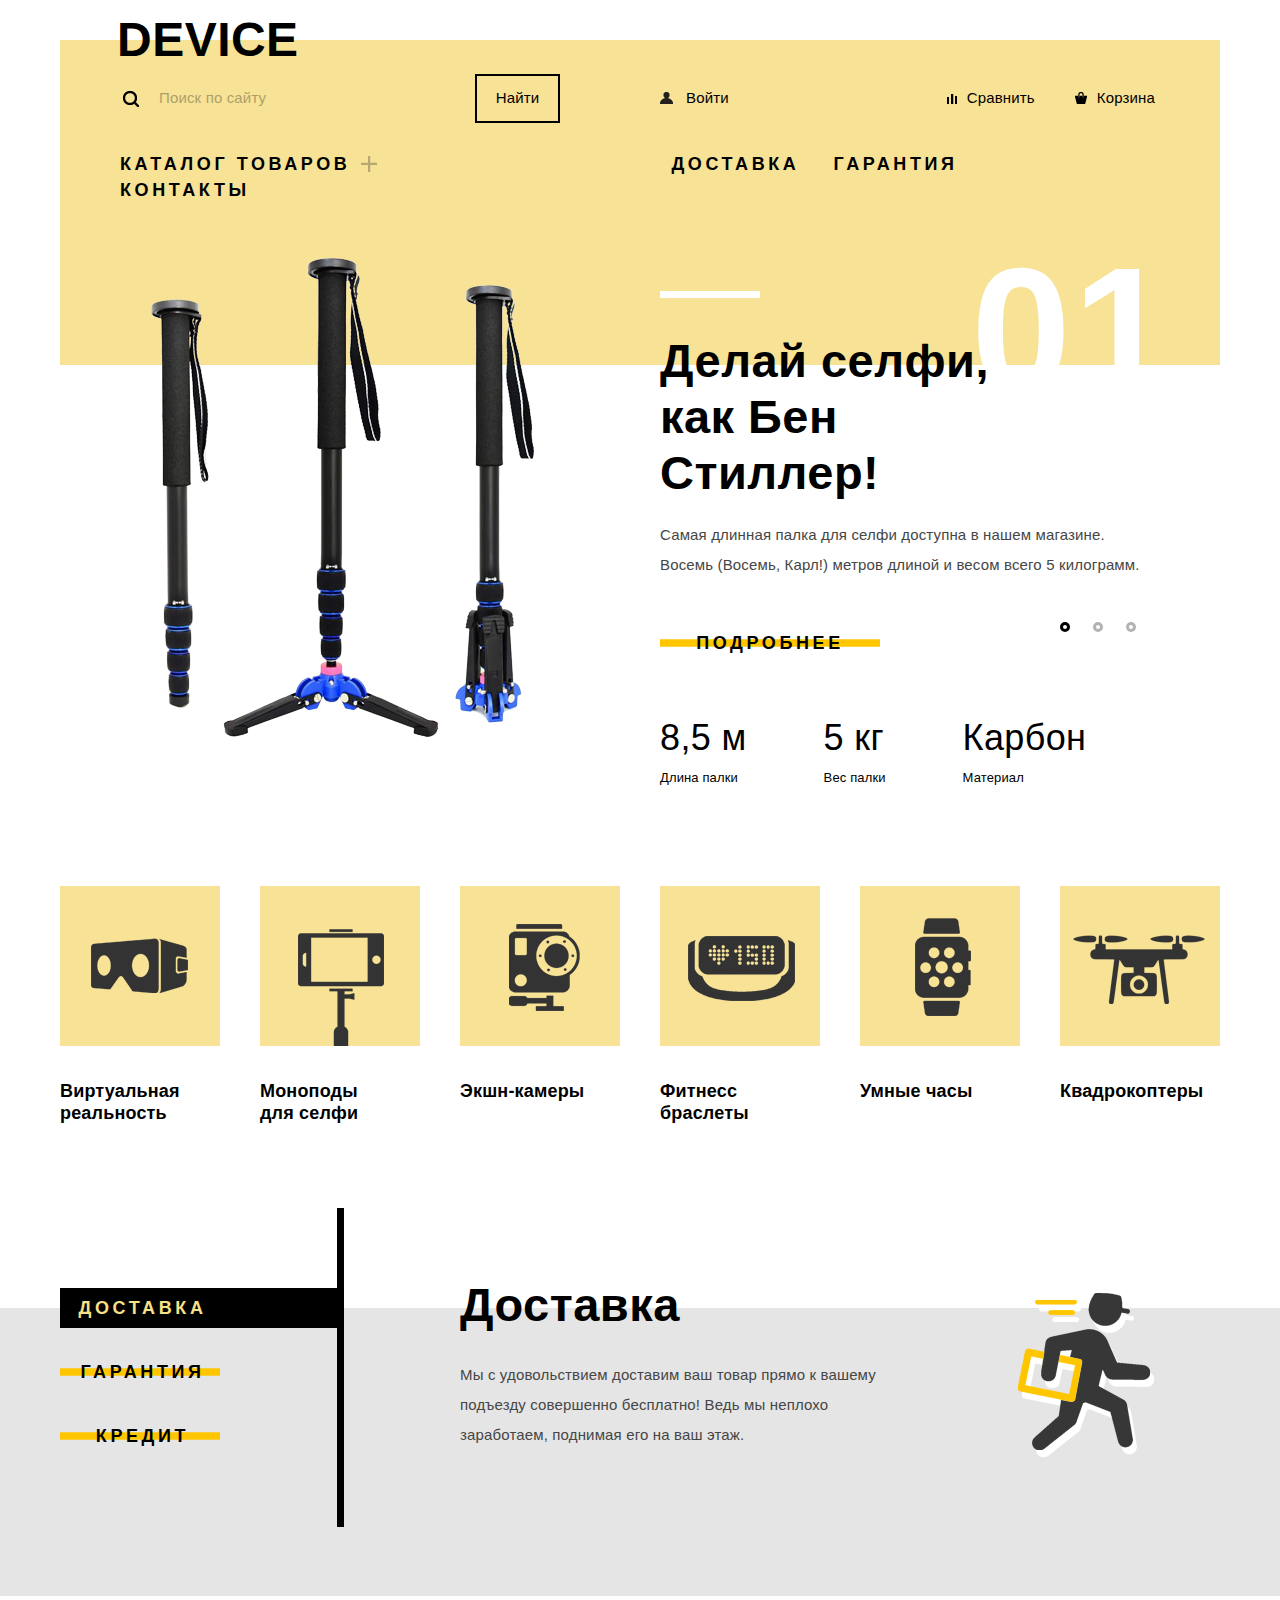
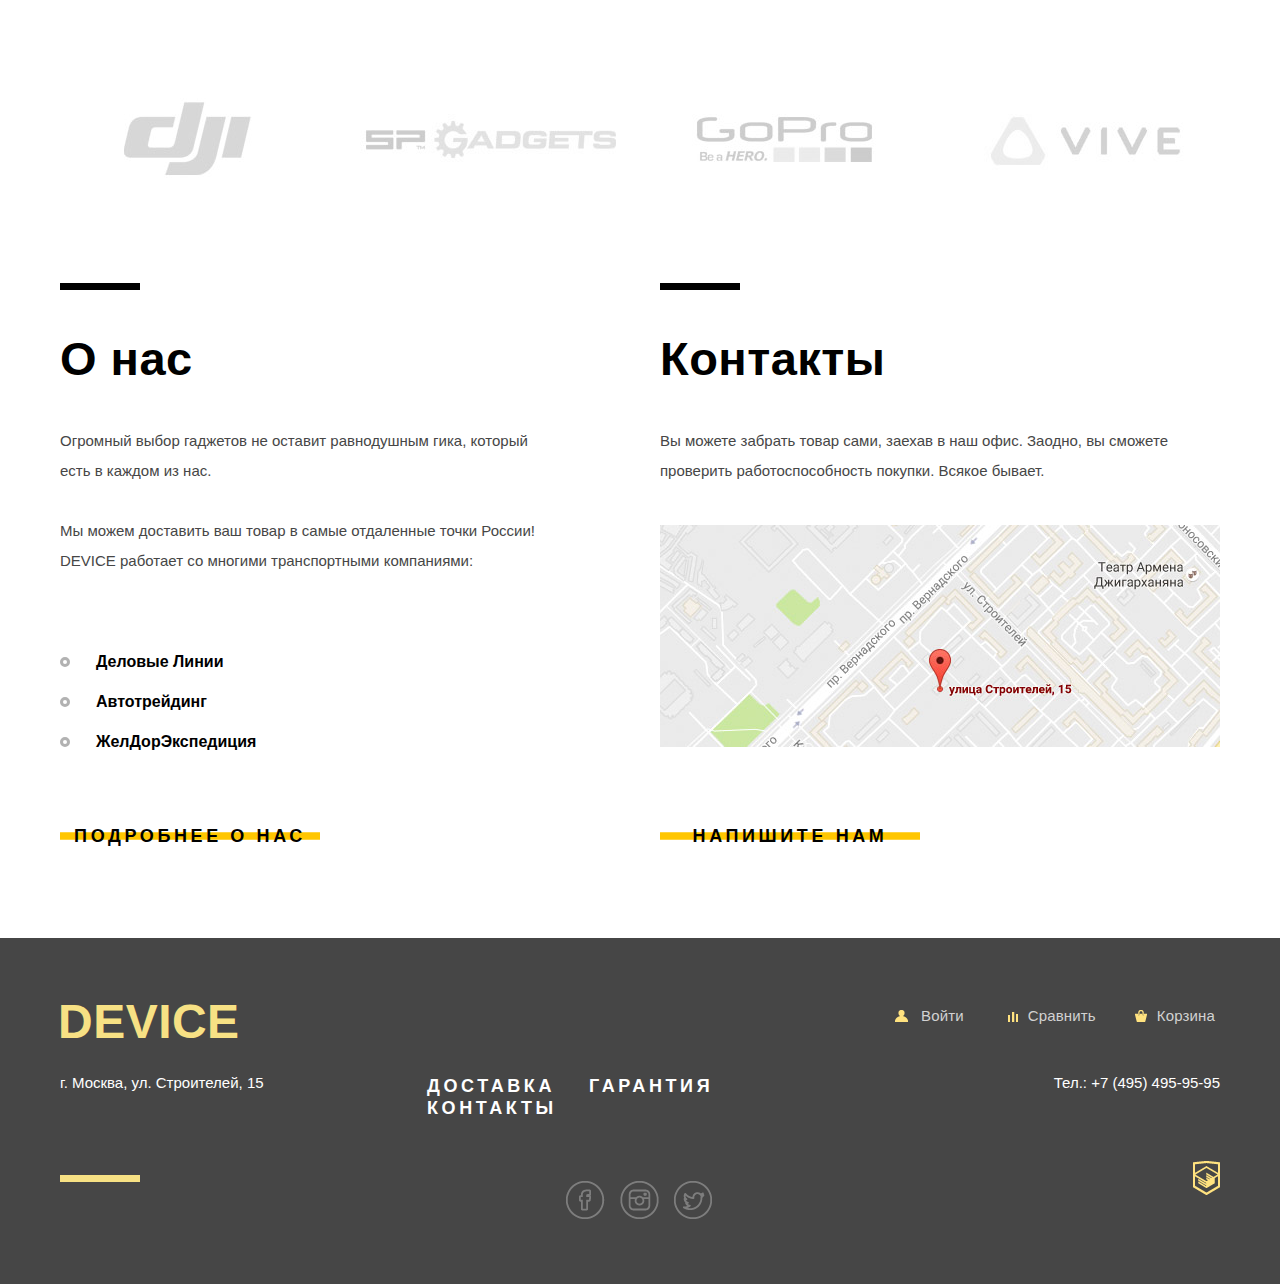
==== commit 444284d6: "Add content and footer  styles" ====
--- a/index.html
+++ b/index.html
@@ -15,17 +15,11 @@
 						<input class="search-field" type="search" name="search" placeholder="Поиск по сайту">
 						<button class="search-btn" type="submit">Найти</button>
 					</form>
-					<ul class="user-menu authorized">
-						<li class="login"><a href="#">Войти</a></li>
-						<li class="compare"><a href="#">Сравнить</a></li>
-						<li class="cart"><a href="#">Корзина</a></li>
-					</ul>
-					<ul class="user-menu">
-						<li class="profile"><a href="#">Валентин Петухов</a></li>
-						<li class="logout"><a href="#">Выйти</a></li>
-						<li class="compare"><a href="#">Сравнить</a></li>
-						<li class="cart"><a href="#">Корзина</a></li>
-					</ul>
+					<div class="user-menu">
+						<a class="login" href="#">Войти</a>
+						<a class="compare" href="#">Сравнить</a>
+						<a class="cart" href="#">Корзина</a>
+					</div>
 				</div>	
 				<nav>
 					<ul class="content-menu">
@@ -34,7 +28,7 @@
 							<div class="drop-down-menu">
 								<ul class="drop-down-list">
 									<li class="second-level"><a href="#">Виртуальная реальность</a></li>
-									<li class="second-level"><a href="#">Моноподы для селфи</a></li>
+									<li class="second-level"><a href="catalog.html">Моноподы для селфи</a></li>
 									<li class="second-level"><a href="#">Экшн-камеры</a></li>
 								</ul>
 								<ul class="drop-down-list">
@@ -71,9 +65,9 @@
 								<div class="slide-image stick">
 									<img src="img/stick.png" width="384" height="486" alt="Фото товара">
 								</div>
-								<div class="slide-promo">
-									<h3 class="stick-title">Делай селфи, как Бен Стиллер!</h3>
-									<p class="promo-text">
+								<div class="slide-content content-stick">
+									<h3>Делай селфи, как Бен Стиллер!</h3>
+									<p>
 										Самая длинная палка для селфи доступна в нашем магазине. 
 										Восемь (Восемь, Карл!) метров длиной и весом всего 5 килограмм.
 									</p>
@@ -98,9 +92,9 @@
 								<div class="slide-image band">
 									<img src="img/band.png" width="345" height="485" alt="Фото товара">
 								</div>
-								<div class="slide-promo">
-									<h3 class="band-title">Худеем правильно!</h3>
-									<p class="promo-text">
+								<div class="slide-content content-band">
+									<h3>Худеем правильно!</h3>
+									<p>
 										Мотивирующие фитнесс-браслеты помогут найти в себе силы 
 										не пропускать занятия и соблюдать диету.
 									</p>
@@ -117,9 +111,9 @@
 								<div class="slide-image copter">
 									<img src="img/copter.png" width="526" height="334" alt="Фото товара">
 								</div>
-								<div class="slide-promo">
-									<h3 class="copter-title">Порхает как бабочка, жалит как пчела!</h3>
-									<p class="promo-text">
+								<div class="slide-content content-copter">
+									<h3>Порхает как бабочка, жалит как пчела!</h3>
+									<p>
 										Этот обычный, на первый взгляд, квадрокоптер оснащен 
 										мощным лазером, замаскированным под стандартную камеру.
 									</p>
@@ -237,8 +231,8 @@
 					</div>
 				</div>
 			</section>
-			<div class="container clearfix">
-				<section class="about-company">
+			<section class="information container clearfix">
+				<div class="about-company">
 					<h2>О нас</h2>
 					<p>Огромный выбор гаджетов не оставит равнодушным гика, который есть в каждом из нас.</p>
 					<p>
@@ -251,8 +245,8 @@
 						<li>ЖелДорЭкспедиция</li>
 					</ul>
 					<a class="btn" href="#">Подробнее о нас</a>
-				</section>
-				<section class="company-contacts">
+				</div>
+				<div class="company-contacts">
 					<h2>Контакты</h2>
 					<p>
 						Вы можете забрать товар сами, заехав в наш офис. 
@@ -264,13 +258,13 @@
 						</a>
 					</div>
 					<a class="btn" href="#">Напишите нам</a>
-				</section>
-			</div>
+				</div>
+			</section>
 		</main>
 		<footer class="main-footer">
 			<div class="container clearfix">
 				<div class="left-block">	
-					<a class="footer-logo" href="#">Device</a>
+					<span class="footer-logo">Device</span>
 					<p class="company-adress">г. Москва, ул. Строителей, 15</p>
 				</div>
 				<div class="middle-block">
@@ -286,13 +280,13 @@
 					</div>
 				</div>
 				<div class="right-block">
-					<div class="user-links">
-						<a class="login yellow" href="#">Войти</a>
-						<a class="compare yellow" href="#">Сравнить</a>
-						<a class="cart yellow" href="#">Корзина</a>
-					</div>
-					<a class="phone-number" href="tel:+74954959595">Тел.: +7 (495) 495-95-95</a>
-					<a class="copyright" href="https://htmlacademy.ru/">HTML Academy</a>
+					<div class="footer-user-menu">
+						<a class="footer-login" href="#">Войти</a>
+						<a class="footer-compare" href="#">Сравнить</a>
+						<a class="footer-cart" href="#">Корзина</a>
+					</div>
+					<a class="footer-phone-number" href="tel:+74954959595" title="Позвонить">Тел.: +7 (495) 495-95-95</a>
+					<a class="footer-copyright" href="https://htmlacademy.ru/">HTML Academy</a>
 				</div>
 			</div>
 		</footer>
--- a/css/style.css
+++ b/css/style.css
@@ -10,6 +10,7 @@
 	font-family: "Gilroy", "Arial", sans-serif;
 	font-size: 47px;
 	font-weight: 700;
+	letter-spacing: 0.01em;
 	line-height: 56px;
 }
 
@@ -37,48 +38,32 @@
 
 .btn {
 	display: inline-block;
-	padding: 10px 0 9px 0;
+	padding: 9px 0;
 	font-family: "Gilroy", "Arial", sans-serif;
 	font-size: 18px;
 	font-weight: 700;
-	line-height: 27px;
+	line-height: 22px;
 	text-transform: uppercase;
 	text-decoration: none;
 	text-align: center;
 	letter-spacing: 0.2em;
 	color: #000000;
-	background: -webkit-linear-gradient(transparent 39%, #f0c52e 39%, #f0c52e 59%, transparent 59%) center / 100%;
-	-webkit-transition: background-size 0.2s ease-out;
+	background: url("../img/btn.png") repeat-x center / 1px;
+	transition: background-size 0.3s ease-in;
 }
 
 .btn:hover {
-	background-size: 600%;
-	-webkit-transition: background-size 0.1s ease-in;
+	background-size: 10px;
 }
 
 .btn:active {
 	color: #bd9b24;
 }
 
-
-
-/* HEADER */
-
-
-
-.main-header {
-	background-image: -webkit-linear-gradient(#ffffff 40px, #f7e296 0%);
-	background-image: linear-gradient(#ffffff 40px, #f7e296 0%);
-}
-
-.header-container {
-	padding: 11px 60px 47px 60px;
-}
-
-.header-logo {
+.header-logo,
+.footer-logo {
 	display: block;
 	width: 164px;
-	margin-bottom: 5px;
 	font-family: "Gilroy", "Arial", sans-serif;
 	font-size: 48px;
 	font-weight: 700;
@@ -86,7 +71,45 @@
 	letter-spacing: 0.01em;
 	text-transform: uppercase;
 	text-decoration: none;
+	cursor: default;
+}
+
+
+
+
+/* HEADER */
+
+
+
+.main-header {
+	background-image: linear-gradient(#ffffff 40px, #f7e296 0%);
+}
+
+.header-container {
+	padding: 11px 55px 47px 60px;
+}
+
+.header-logo {
+	margin-bottom: 5px;
+	margin-left: -3px;
 	color: #000000;
+}
+
+.header-logo-link:hover {
+	color: #464646;
+	cursor: pointer;
+}
+
+.header-logo-link:active {
+	color: #666666;
+}
+
+.main-header a:not(.header-logo-link):hover {
+	opacity: 0.6;
+}
+
+.main-header a:not(.header-logo-link):active {
+	opacity: 0.3;
 }
 
 .search-form {
@@ -150,105 +173,78 @@
 }
 
 .user-menu {
-	display: none;
 	float: right;
 	width: 500px;
-	margin: 0;
-	padding: 0;
-	list-style: none;
+	margin-right: 5px;
+	padding: 15px 0;
 	font-size: 0;
 }
 
-.user-menu.authorized {
-	display: block;
-}
-
-.user-menu li {
+.user-menu a {
 	display: inline-block;
 	vertical-align: top;
-	padding: 15px 0;
-	position: relative;
-}
-
-.user-menu a {
+	position: relative;
 	font-size: 15px;
 	letter-spacing: 0.01em;
 	text-decoration: none;
 	color: #000000;
 }
 
-.main-header a:not(.header-logo):hover {
-	opacity: 0.6;
-}
-
-.main-header a:not(.header-logo):active {
-	opacity: 0.3;
-}
-
 .login {
 	margin-right: 218px;
-}
-
-.login a {
 	padding-left: 26px;
 }
 
 .profile {
+	margin-right: 10px;
+	padding-left: 17px;
 	width: 151px;
-	margin-right: 26px;
 	text-align: center;
 	word-wrap: break-word;
 }
 
-.profile a {
-	padding-left: 26px;
-}
-
-.login a::before,
-.profile a::before {
-	content: "";
-	position: absolute;
-	top: 18px;
+.login::before,
+.profile::before,
+.footer-login::before {
+	content: "";
+	position: absolute;
+	top: 3px;
 	left: 0;
 	width: 13px;
 	height: 12px;
 	background: url("../img/small-icons.png") no-repeat -5px -343px;
 }
 
-.logout {
-	margin-right: 65px;
-}
-
-.logout a {
+.user-menu .logout {
+	margin-right: 64px;
 	color: #c3b276;
 }
 
 .compare {
 	margin-right: 40px;
-}
-
-.compare a {
 	padding-left: 20px;
 }
 
-.compare a::before {
-	content: "";
-	position: absolute;
-	top: 20px;
+.compare::before,
+.footer-compare::before {
+	content: "";
+	position: absolute;
+	top: 5px;
 	left: 0;
 	width: 10px;
 	height: 10px;
 	background: url("../img/small-icons.png") no-repeat -5px -263px;
 }
 
-.cart a {
+.cart {
 	padding-left: 22px;
 }
 
-.cart a::before {
-	content: "";
-	position: absolute;
-	top: 18px;
+.cart::before,
+.footer-cart::before {
+	content: "";
+	position: absolute;
+	top: 3px;
 	left: 0;
 	width: 12px;
 	height: 12px;
@@ -256,7 +252,7 @@
 }
 
 .top-bar {
-	margin-bottom: 25px;
+	margin-bottom: 30px;
 }
 
 .content-menu,
@@ -307,7 +303,8 @@
 }
 
 .catalog-link:hover .drop-down-menu {
-	display: block;
+	visibility: visible;
+	opacity: 1;
 }
 
 .delivery-link {
@@ -315,11 +312,11 @@
 }
 
 .warranty-link {
-	margin-right: 104px;	
+	margin-right: 109px;	
 }
 
 .drop-down-menu {
-	display: none;
+	visibility: hidden;
 	position: absolute;
 	top: 21px;
 	left: -60px;
@@ -328,6 +325,10 @@
 	padding: 32px 53px 37px 60px;
 	background-color: #f7e296;
 	z-index: 10;
+	opacity: 0;
+	transition: 
+		visibility 0.5s ease-out,
+		opacity 0.5s ease-out;
 }
 
 .drop-down-list {
@@ -357,7 +358,6 @@
 
 .promo {
 	margin-bottom: 95px;
-	background-image: -webkit-linear-gradient(#f7e296 113px, #ffffff 0%);
 	background-image: linear-gradient(#f7e296 113px, #ffffff 0%);
 }
 
@@ -387,7 +387,7 @@
 	float: left;
 	width: 560px;
 	box-sizing: border-box;
-	font-size: 0;
+	line-height: 0;
 }
 
 .stick {
@@ -406,7 +406,7 @@
 
 .slider-controls {
 	position: absolute;
-	bottom: 159px;
+	bottom: 151px;
 	right: 61px;
 	font-size: 0;
 	z-index: 9;
@@ -445,31 +445,80 @@
 	transform: translate(-2320px);
 }
 
-.slide-promo {
+.slide-content {
+	position: relative;
 	float: right;
 	box-sizing: border-box;
 	width: 560px;
-	padding: 79px 60px 0 0;
-}
-
-.slide-promo h3,
-.slide-promo p {
-	padding: 0;
+	padding: 79px 50px 0 0;
+}
+
+.slide-content::before {
+	content: "";
+	position: absolute;
+	top: 37px;
+	width: 100px;
+	height: 7px;
+	background-color: #ffffff;
+}
+
+.slide-content::after {
+	position: absolute;
+	font-family: "Gilroy", "Arial", sans-serif;
+	font-size: 179px;
+	font-weight: 700;
+	letter-spacing: 0.01em;
+	color: #ffffff;
+	z-index: -1
+}
+
+.content-stick::after {
+	content: "01";
+	top: 67px;
+	right: 46px;
+}
+
+.content-band::after {
+	content: "02";
+	top: 67px;
+	right: 48px;
+}
+
+.content-copter::after {
+	content: "03";
+	top: 67px;
+	right: 47px;
+}
+
+.slide-content h3 {
 	margin: 0;
-}
-
-.slide-promo h3 {
-	margin-right: 110px;
+	margin-right: 111px;
 	margin-bottom: 19px;
-}
-
-.slide-promo .copter-title {
-	margin-right: 0;
-}
-
-.slide-promo p {
+	letter-spacing: 0.01em;
+}
+
+.content-copter h3 {
+	margin-right: 0px;
+}
+
+.slide-content p {
+	margin: 0;
+	margin-bottom: 43px;
 	line-height: 30px;
-	margin-bottom: 43px;
+	letter-spacing: 0.01em;
+	color: #464646;
+}
+
+.content-stick p {
+	margin-right: 20px;
+}
+
+.content-band p {
+	margin-right: 50px;
+}
+
+.content-copter p {
+	margin-right: 30px;
 }
 
 .slide-btn {
@@ -484,7 +533,7 @@
 .features-text {
 	display: inline-block;
 	vertical-align: top;
-	margin-right: 80px;
+	margin-right: 77px;
 }
 
 .features-text:nth-child(3) {
@@ -493,14 +542,17 @@
 
 .features-text b {
 	display: block;
-	margin-bottom: 12px;
+	margin-bottom: 11px;
 	font-family: "Gilroy", "Arilal", sans-serif;
 	font-size: 36px;
-	color: #000000;
+	line-height: 43px;
+	letter-spacing: 0.01em;
 }
 
 .features-text span {
 	font-size: 13px;
+	letter-spacing: 0.01em;
+	line-height: 16px;
 }
 
 
@@ -510,7 +562,7 @@
 
 
 .categories {
-	margin-bottom: 85px;
+	margin-bottom: 84px;
 }
 
 .categories-wrapper {
@@ -522,27 +574,19 @@
 	vertical-align: top;
 	width: 160px;
 	margin-right: 40px;
-	font-family: "Gilroy", "Arial", sans-serif;
-	font-size: 18px;
-	font-weight: 700;
 	text-decoration: none;
-	color: #000000;
 }
 
 .category-item:nth-child(6n+6) {
 	margin-right: 0;
-}
-
-.category-item p {
-	margin: 0;
-	margin-right: 35px;
 }
 
 .category-image {
 	background-color: #f7e296;
 	width: 160px;
 	height: 160px;
-	margin-bottom: 35px;
+	margin-bottom: 34px;
+	transition: background-color 0.2s ease-in;
 }
 
 .category-item:hover .category-image {
@@ -554,6 +598,17 @@
 	opacity: 0.3;
 }
 
+.category-item p {
+	margin: 0;
+	margin-right: 34px;
+	font-family: "Gilroy", "Arial", sans-serif;
+	font-size: 18px;
+	font-weight: 700;
+	line-height: 22px;
+	letter-spacing: 0.01em;
+	color: #000000;
+}
+
 
 
 /* SERVICES */
@@ -562,7 +617,6 @@
 
 .services {
 	margin-bottom: 94px;
-	background-image: -webkit-linear-gradient(#ffffff 100px, #e5e5e5 0%);
 	background-image: linear-gradient(#ffffff 100px, #e5e5e5 0%);
 }
 
@@ -575,7 +629,7 @@
 .tab-slider {
 	position: relative;
 	padding-top: 59px;
-	padding-bottom: 116px;
+	padding-bottom: 133px;
 }
 
 .tab-slider input {
@@ -615,19 +669,17 @@
 	background: url("../img/credit.png") no-repeat 534px 0;
 }
 
-.tab-slide h3,
+.tab-slide h3 {
+	margin: 0;
+	margin-bottom: 27px;
+	letter-spacing: 0.01em;
+}
+
 .tab-slide p {
 	margin: 0;
-}
-
-.tab-slide h3 {
-	margin-bottom: 27px;
-	letter-spacing: 0.02em;
-}
-
-.tab-slide p {
 	line-height: 30px;
-	letter-spacing: 0.02em;
+	letter-spacing: 0.01em;
+	color: #464646;
 }
 
 .tab-controls {
@@ -642,23 +694,24 @@
 	position: relative;
 	display: block;
 	margin-bottom: 24px;
-	padding: 10px 0 9px 0;
+	box-sizing: border-box;
+	padding: 9px 0 9px 5px;
 	width: 160px;
 	font-family: "Gilroy", "Arial", sans-serif;
 	font-size: 18px;
 	font-weight: 700;
 	text-transform: uppercase;
 	text-align: center;
+	line-height: 22px;
 	letter-spacing: 0.2em;
 	color: #000000;
-	background: -webkit-linear-gradient(transparent 39%, #f0c52e 39%, #f0c52e 59%, transparent 59%) center / 100%;
-	-webkit-transition: background-size 0.2s ease-out;
+	background: url("../img/btn.png") repeat-x center / 1px;
+	transition: background-size 0.3s ease-in;
 	z-index: 1;
 }
 
 .tab-controls label:hover {
-	background-size: 600%;
-	-webkit-transition: background-size 0.1s ease-in;
+	background-size: 10px;
 }
 
 .tab-controls label:last-child {
@@ -737,6 +790,7 @@
 
 .brand-logo img {
 	opacity: 0;
+	transition: opacity 0.2s linear;
 }
 
 .brand-logo img:hover {
@@ -745,24 +799,88 @@
 
 
 
-/* ABOUT COMPANY */
-
-
+/* INFORMATION */
+
+
+
+.information {
+	padding: 39px 0 82px 0;
+}
+
+.information h2 {
+	position: relative;
+	margin: 0;
+	margin-bottom: 39px;
+}
+
+.information h2::before {
+	content: "";
+	position: absolute;
+	top: -48px;
+	width: 80px;
+	height: 7px;
+	background-color: #000000;
+}
+
+.information p {
+	margin: 0;
+	margin-bottom: 30px;
+	color: #464646;
+	line-height: 30px;
+}
+
+.information .btn {
+	width: 260px;	
+}
 
 .about-company {
 	float: left;
-	width: 460px;
-}
-
-
-
-/* COMPANY-CONTACTS */
-
-
+	width: 475px;
+}
+
+.transport-companies {
+	margin-top: 76px;
+	margin-bottom: 65px;
+	padding: 0;
+	font-family: "Gilroy", "Arial", sans-serif;
+	font-size: 16px;
+	font-weight: 700;
+	line-height: 19px;
+	list-style: none;
+}
+
+.transport-companies li {
+	position: relative;
+	margin-bottom: 21px;
+	padding-left: 36px;
+}
+
+.transport-companies li::before {
+	content: "";
+	position: absolute;
+	top: 5px;
+	left: 0;
+	width: 4px;
+	height: 4px;
+	border: 3px solid #b2b2b2;
+	border-radius: 50%;
+}
 
 .company-contacts {
 	float: right;
 	width: 560px;
+}
+
+.map {
+	margin-top: 39px;
+	margin-bottom: 69px;
+	width: 560px;
+	height: 222px;
+}
+
+.map img {
+	width: 560px;
+	height: 222px;
 }
 
 
@@ -864,21 +982,217 @@
 
 
 .main-footer {
+	padding-bottom: 50px;
 	background-color: #464646;
+	color: #ffffff;
 }
 
 .left-block {
 	float: left;
 	width: 260px;
-	margin-right: 100px;
+	margin-right: 107px;
+	padding-top: 55px;
+	padding-bottom: 90px;
+	position: relative;
+}
+
+.left-block::after {
+	content: "";
+	position: absolute;
+	bottom: 0;
+	left: 0;
+	width: 80px;
+	height: 7px;
+	background-color: #f7e184;
+}
+
+.left-block p {
+	margin: 0;
+}
+
+.footer-logo {
+	margin-left: -2px;
+	margin-bottom: 23px;
+	color: #f7e184;
+}
+
+.footer-logo-link:hover {
+	color: #f0c52e;
+	cursor: pointer;
+}
+
+.footer-logo-link:active {
+	opacity: 0.3;
 }
 
 .middle-block {
 	float: left;
+	padding-top: 137px;
 	width: 440px;
+	font-size: 0;
+}
+
+.footer-service-links {
+	margin-bottom: 62px;
+}
+
+.footer-service-links a {
+	display: inline-block;
+	vertical-align: top;
+	margin-right: 34px;
+	font-family: "Gilroy", "Arial", sans-serif;
+	font-size: 18px;
+	font-weight: 700;
+	line-height: 22px;
+	letter-spacing: 0.2em;
+	text-decoration: none;
+	text-transform: uppercase;
+	color: #ffffff;
+}
+
+.footer-service-links a:nth-child(3n+2) {
+	margin-right: 44px;
+}
+
+.footer-service-links a:nth-child(3n+3) {
+	margin-right: 0;
+}
+
+.footer-service-links a:hover {
+	opacity: 0.6;
+} 
+
+.footer-service-links a:active {
+	opacity: 0.3;
+}
+
+.social-links {
+	margin-left: 139px;
+	width: 147px;
+}
+
+.social-btn {
+	display: inline-block;
+	vertical-align: top;
+	margin-right: 15px;
+	margin-bottom: 15px;
+	width: 39px;
+	height: 38px;
+	background-image: url("../img/small-icons.png");
+	opacity: 0.3;
+}
+
+.social-btn:nth-child(3n+3) {
+	margin-right: 0;
+}
+
+.social-btn:hover {
+	opacity: 0.7;
+}
+.social-btn:active {
+	opacity: 0.1;
+}
+
+.social-btn.fb {
+	background-position: -5px -31px;
+}
+
+.social-btn.inst {
+	background-position: -5px -79px;
+}
+
+.social-btn.tw {
+	background-position: -5px -127px;
 }
 
 .right-block {
 	float: right;
+	padding-top: 69px;
 	width: 325px;
 }
+
+.footer-user-menu {
+	margin-bottom: 49px;
+	font-size: 0;
+}
+
+.footer-user-menu a {
+	position: relative;
+	display: inline-block;
+	vertical-align: top;
+	font-size: 15px;
+	letter-spacing: 0.01em;
+	text-decoration: none;
+	color: #d2d2d2;
+}
+
+.footer-user-menu a:hover {
+	color: #ffffff;
+}
+
+.footer-user-menu a:active {
+	opacity: 0.3;
+}
+
+.footer-login {
+	margin-right: 44px;
+	padding-left: 26px;
+}
+
+.footer-login::before {
+	background: url("../img/small-icons.png") no-repeat -5px -409px;
+}
+
+.footer-login:hover::before {
+	background: url("../img/small-icons.png") no-repeat -5px -387px;
+}
+
+.footer-compare {
+	margin-right: 39px;
+	padding-left: 20px;
+}
+
+.footer-compare::before {
+	background: url("../img/small-icons.png") no-repeat -5px -451px;
+}
+
+.footer-compare:hover::before {
+	background: url("../img/small-icons.png") no-repeat -5px -431px;
+}
+
+.footer-cart {
+	padding-left: 22px;
+}
+
+.footer-cart::before {
+	background: url("../img/small-icons.png") no-repeat -5px -493px;
+}
+
+.footer-cart:hover::before {
+	background: url("../img/small-icons.png") no-repeat -5px -471px;
+}
+
+.footer-phone-number {
+	display: block;
+	text-align: right;
+	text-decoration: none;
+	color: #ffffff;
+}
+
+.footer-copyright {
+	display: block;
+	margin-top: 69px;
+	margin-left: auto;
+	width: 27px;
+	height: 34px;
+	font-size: 0;
+	background: url("../img/small-icons.png") no-repeat -5px -219px;
+}
+
+.footer-copyright:hover {
+	background: url("../img/small-icons.png") no-repeat -5px -175px;
+}
+
+.footer-copyright:active {
+	opacity: 0.3;
+}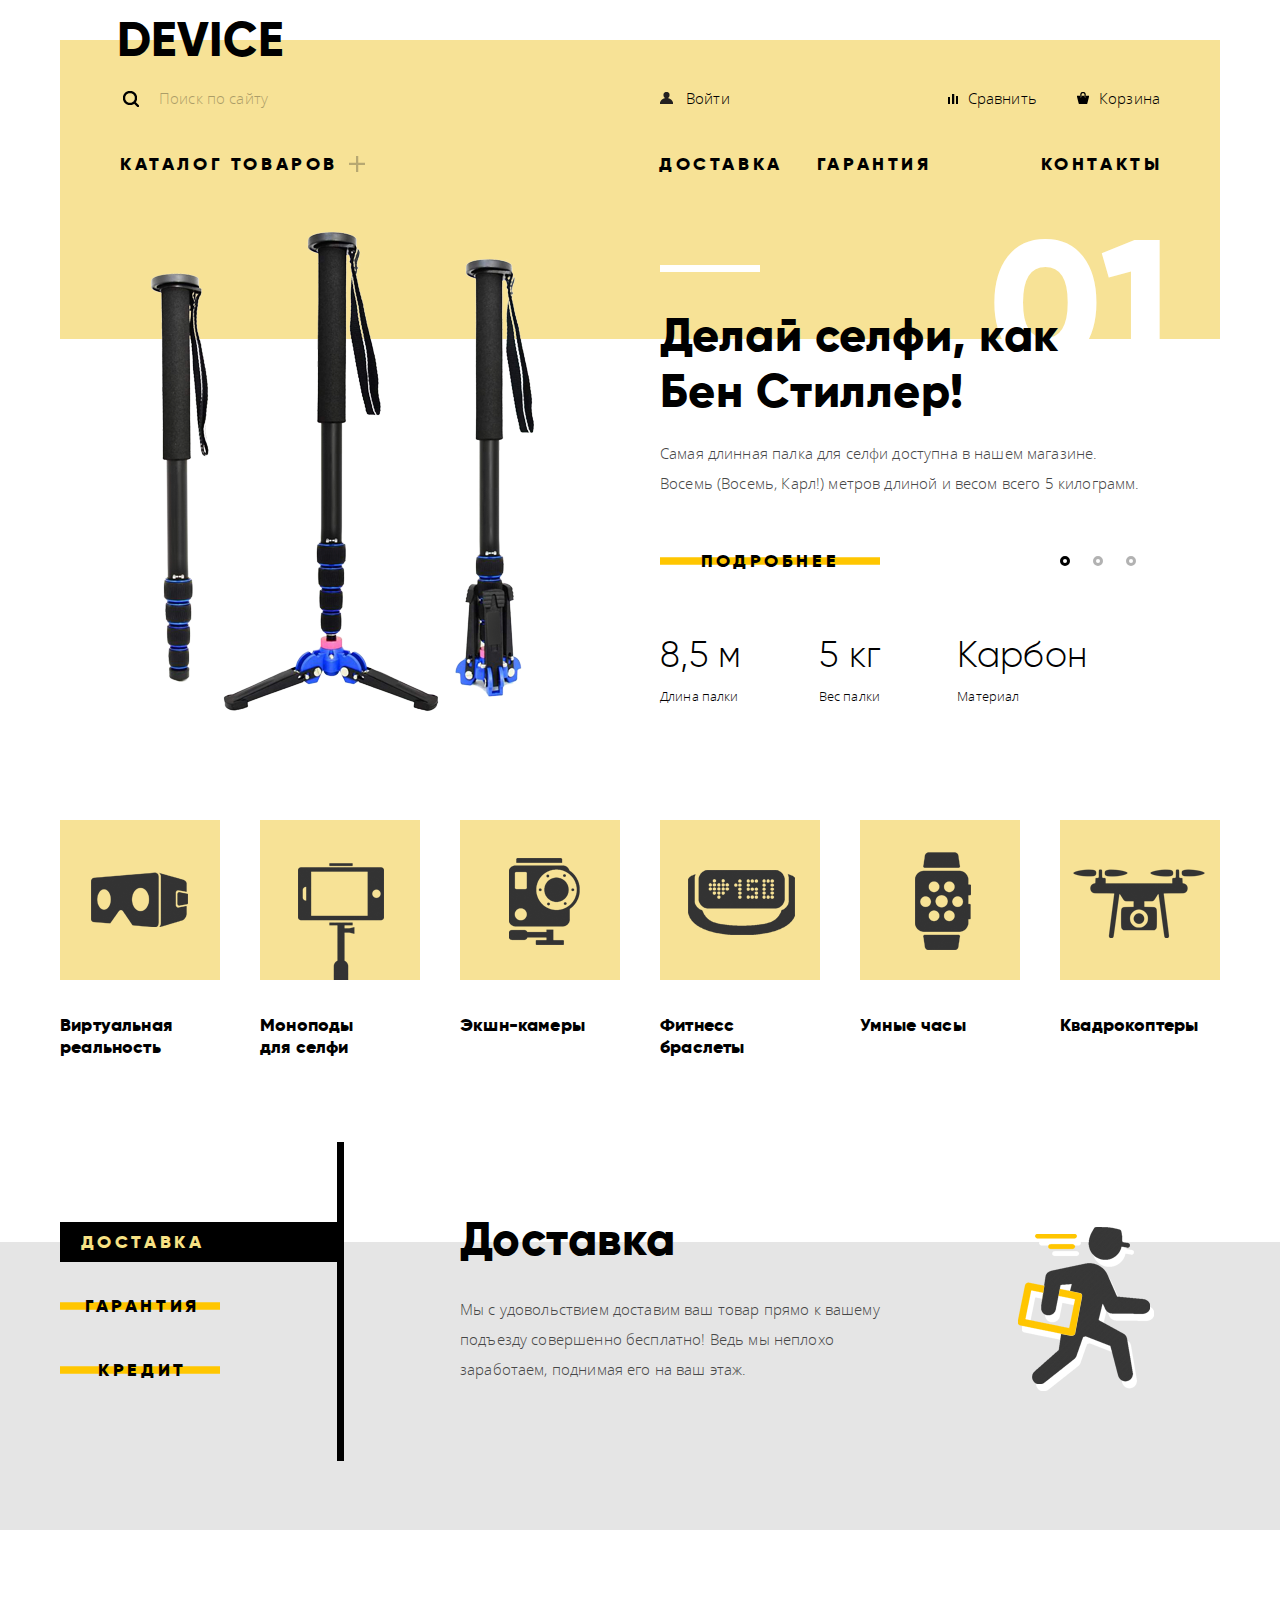
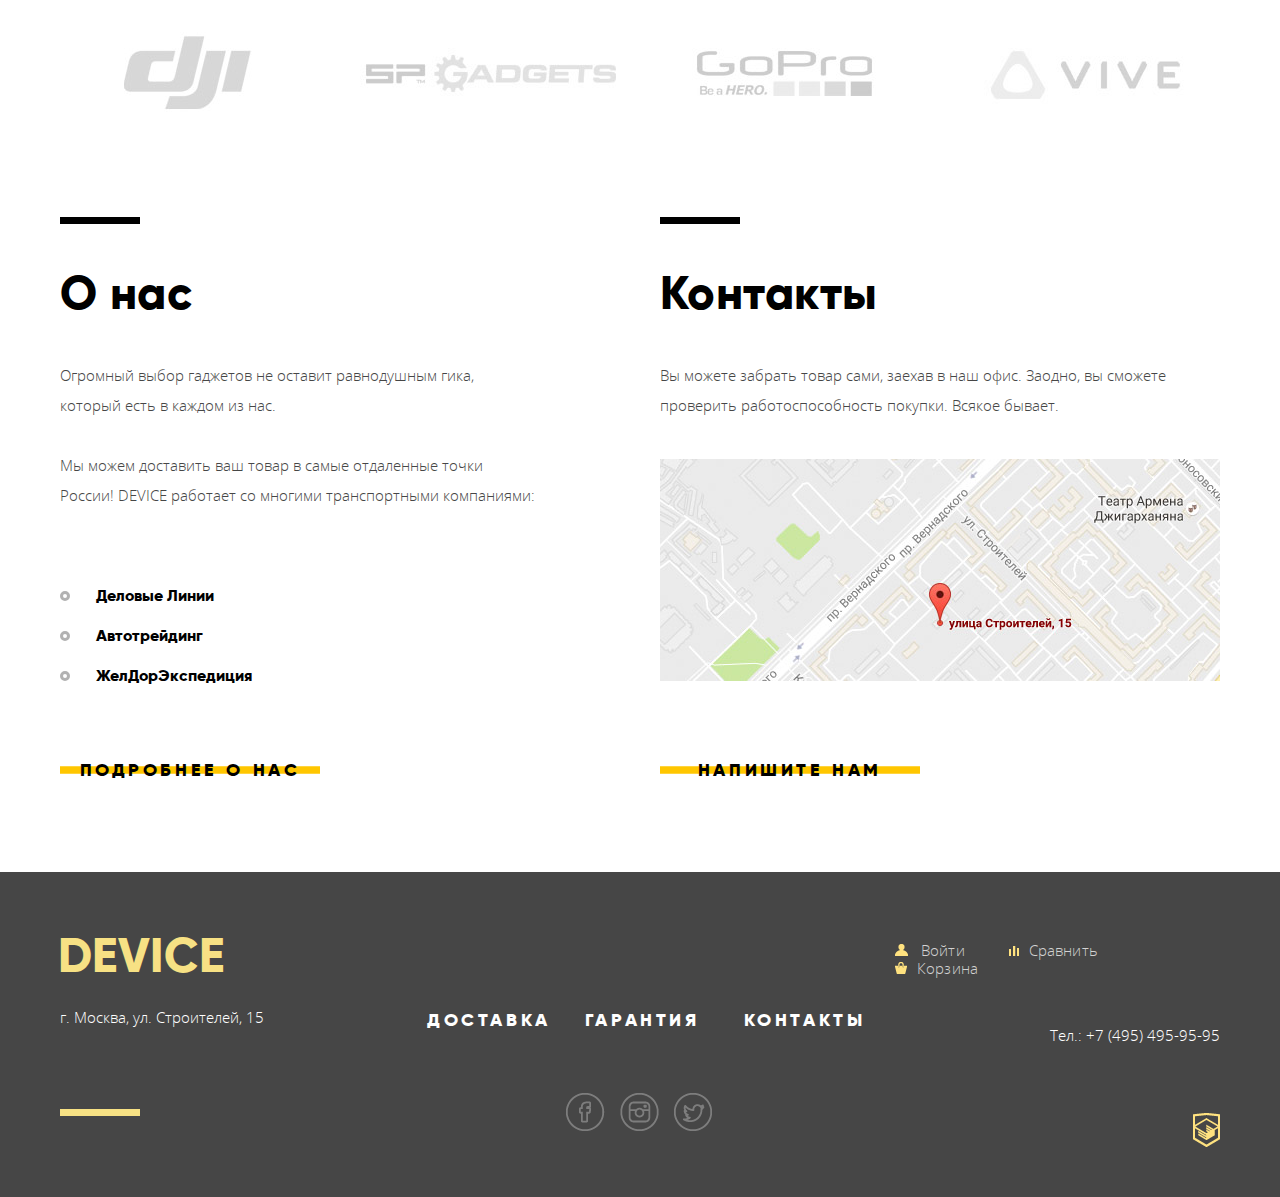
==== commit d64e4c04: "Add catalog styles" ====
--- a/index.html
+++ b/index.html
@@ -9,10 +9,10 @@
 	<body>
 		<header class="main-header container">
 			<div class="header-container">
-				<span class="header-logo">Device</span>
+				<a class="header-logo">Device</a>
 				<div class="top-bar clearfix">
 					<form class="search-form" action="#" method="post">
-						<input class="search-field" type="search" name="search" placeholder="Поиск по сайту">
+						<input class="search-field" type="text" name="search" placeholder="Поиск по сайту">
 						<button class="search-btn" type="submit">Найти</button>
 					</form>
 					<div class="user-menu">
@@ -139,37 +139,37 @@
 				<div class="categories-wrapper">
 					<a class="category-item" href="#">
 						<div class="category-image">
-							<img src="img/category-1.png" width="160" height="160" alt="">
+							<img src="img/category-1.png" width="160" height="160" alt="Виртуальная реальность">
 						</div>
 						<p>Виртуальная реальность</p>
 					</a>
-					<a class="category-item" href="#">
-						<div class="category-image">
-							<img src="img/category-2.png" width="160" height="160" alt="">
+					<a class="category-item" href="catalog.html">
+						<div class="category-image">
+							<img src="img/category-2.png" width="160" height="160" alt="Моноподы для селфи">
 						</div>
 						<p>Моноподы для селфи</p>
 					</a>
 					<a class="category-item" href="#">
 						<div class="category-image">
-							<img src="img/category-3.png" width="160" height="160" alt="">
+							<img src="img/category-3.png" width="160" height="160" alt="Экшн-камеры">
 						</div>
 						<p>Экшн-камеры</p>
 					</a>
 					<a class="category-item" href="#">
 						<div class="category-image">
-							<img src="img/category-4.png" width="160" height="160" alt="">
+							<img src="img/category-4.png" width="160" height="160" alt="Фитнесс браслеты">
 						</div>
 						<p>Фитнесс браслеты</p>
 					</a>
 					<a class="category-item" href="#">
 						<div class="category-image">
-							<img src="img/category-5.png" width="160" height="160" alt="">
+							<img src="img/category-5.png" width="160" height="160" alt="Умные часы">
 						</div>
 						<p>Умные часы</p>
 					</a>
 					<a class="category-item" href="#">
 						<div class="category-image">
-							<img src="img/category-6.png" width="160" height="160" alt="">
+							<img src="img/category-6.png" width="160" height="160" alt="Квадрокоптеры">
 						</div>
 						<p>Квадрокоптеры</p>
 					</a>
@@ -264,7 +264,7 @@
 		<footer class="main-footer">
 			<div class="container clearfix">
 				<div class="left-block">	
-					<span class="footer-logo">Device</span>
+					<a class="footer-logo">Device</a>
 					<p class="company-adress">г. Москва, ул. Строителей, 15</p>
 				</div>
 				<div class="middle-block">
--- a/css/style.css
+++ b/css/style.css
@@ -1,7 +1,49 @@
+@font-face {
+	font-family: "Gilroy";
+	src: 
+		url("../fonts/gilroyextrabold.woff") format("woff"),
+		url("../fonts/gilroyextrabold.woff2") format("woff2");
+	font-weight: bold;
+	font-style: normal;
+}
+
+@font-face {
+	font-family: "Gilroy";
+	src: 
+		url("../fonts/gilroylight.woff") format("woff"),
+		url("../fonts/gilroylight.woff2") format("woff2");
+	font-weight: normal;
+	font-style: normal;
+}
+
+@font-face {
+	font-family: "Open Sans";
+	src : 
+		url("../fonts/opensans.woff") format("woff"),
+		url("../fonts/opensans.woff2") format("woff2");
+	font-weight: normal;
+	font-style: normal;
+}
+
+@font-face {
+	font-family: "Open Sans";
+	src : 
+		url("../fonts/opensanslight.woff") format("woff"),
+		url("../fonts/opensanslight.woff2") format("woff2");
+	font-weight: lighter;
+	font-style: normal;
+}
+
+
+
+/* GLOBAL */
+
+
+
 body {
 	font-family: "Open Sans", "Arial", sans-serif;
 	font-size: 15px;
-	font-weight: 300;
+	font-weight: lighter;
 	line-height: 18px;
 	color: #000000;
 }
@@ -9,7 +51,7 @@
 h1, h2, h3 {
 	font-family: "Gilroy", "Arial", sans-serif;
 	font-size: 47px;
-	font-weight: 700;
+	font-weight: bold;
 	letter-spacing: 0.01em;
 	line-height: 56px;
 }
@@ -41,7 +83,7 @@
 	padding: 9px 0;
 	font-family: "Gilroy", "Arial", sans-serif;
 	font-size: 18px;
-	font-weight: 700;
+	font-weight: bold;
 	line-height: 22px;
 	text-transform: uppercase;
 	text-decoration: none;
@@ -49,7 +91,7 @@
 	letter-spacing: 0.2em;
 	color: #000000;
 	background: url("../img/btn.png") repeat-x center / 1px;
-	transition: background-size 0.3s ease-in;
+	transition: background-size 0.4s ease-out;
 }
 
 .btn:hover {
@@ -66,7 +108,7 @@
 	width: 164px;
 	font-family: "Gilroy", "Arial", sans-serif;
 	font-size: 48px;
-	font-weight: 700;
+	font-weight: bold;
 	line-height: 58px;
 	letter-spacing: 0.01em;
 	text-transform: uppercase;
@@ -74,6 +116,10 @@
 	cursor: default;
 }
 
+* img {
+	width: 100%;
+	height: auto;
+}
 
 
 
@@ -82,16 +128,15 @@
 
 
 .main-header {
-	background-image: linear-gradient(#ffffff 40px, #f7e296 0%);
+	background-image: linear-gradient(#ffffff 40px, #f7e296 0);
 }
 
 .header-container {
-	padding: 11px 55px 47px 60px;
+	padding: 11px 48px 49px 60px;
 }
 
 .header-logo {
-	margin-bottom: 5px;
-	margin-left: -3px;
+	margin: 0 0 5px -3px ;
 	color: #000000;
 }
 
@@ -104,11 +149,11 @@
 	color: #666666;
 }
 
-.main-header a:not(.header-logo-link):hover {
+.main-header a:not(.header-logo-link):not(.header-logo):not(.active):hover {
 	opacity: 0.6;
 }
 
-.main-header a:not(.header-logo-link):active {
+.main-header a:not(.header-logo-link):not(.header-logo):not(.active):active {
 	opacity: 0.3;
 }
 
@@ -130,8 +175,10 @@
 }
 
 .search-field {
-	width: 355px;
-	padding: 15px 39px 14px 39px;
+	margin-left: 39px;
+	padding: 15px 39px 15px 0; 
+	width: 316px;
+	box-sizing: border-box;
 	border: none;
 	font-size: 15px;
 	letter-spacing: 0.01em;
@@ -150,17 +197,35 @@
 .search-field:focus {
 	outline: none;
 	opacity: 1;
-	border-bottom: 2px solid #000000;
+}
+
+.search-field:focus + .search-btn {
+	visibility: visible;
+	opacity: 1;
 }
 
 .search-btn {
+	padding: 13px 0 14px 0;
 	width: 85px;
-	padding: 13px 0 14px 0;
 	border: 2px solid #000000;
+	font-size: 15px;
+	letter-spacing: 0.01em;
 	background-color: transparent;
-	font-size: 15px;
-	letter-spacing: 0.01em;
-	word-wrap: break-word;
+	visibility: hidden;
+	opacity: 0;
+	transition: 
+		visibility 0.5s linear,
+		opacity 0.5s linear;
+}
+
+.search-btn::before{
+	content: "";
+	position: absolute;
+	bottom: 0;
+	left: 0;
+	width: 356px;
+	height: 2px;
+	background-color: #000000 ;
 }
 
 .search-btn:hover {
@@ -174,33 +239,29 @@
 
 .user-menu {
 	float: right;
+	margin-right: 12px;
+	padding: 15px 0;
 	width: 500px;
-	margin-right: 5px;
-	padding: 15px 0;
-	font-size: 0;
 }
 
 .user-menu a {
+	position: relative;
+	letter-spacing: 0.01em;
+	text-decoration: none;
+	color: #000000;
+}
+
+.login {
+	margin-right: 214px;
+	padding-left: 26px;
+}
+
+.profile {
 	display: inline-block;
 	vertical-align: top;
-	position: relative;
-	font-size: 15px;
-	letter-spacing: 0.01em;
-	text-decoration: none;
-	color: #000000;
-}
-
-.login {
-	margin-right: 218px;
+	margin-right: 16px;
 	padding-left: 26px;
-}
-
-.profile {
-	margin-right: 10px;
-	padding-left: 17px;
-	width: 151px;
-	text-align: center;
-	word-wrap: break-word;
+	width: 132px;
 }
 
 .login::before,
@@ -208,7 +269,7 @@
 .footer-login::before {
 	content: "";
 	position: absolute;
-	top: 3px;
+	top: 4px;
 	left: 0;
 	width: 13px;
 	height: 12px;
@@ -216,12 +277,12 @@
 }
 
 .user-menu .logout {
-	margin-right: 64px;
+	margin-right: 61px;
 	color: #c3b276;
 }
 
 .compare {
-	margin-right: 40px;
+	margin-right: 36px;
 	padding-left: 20px;
 }
 
@@ -229,7 +290,7 @@
 .footer-compare::before {
 	content: "";
 	position: absolute;
-	top: 5px;
+	top: 6px;
 	left: 0;
 	width: 10px;
 	height: 10px;
@@ -244,7 +305,7 @@
 .footer-cart::before {
 	content: "";
 	position: absolute;
-	top: 3px;
+	top: 4px;
 	left: 0;
 	width: 12px;
 	height: 12px;
@@ -272,7 +333,7 @@
 .first-level > a {
 	font-family: "Gilroy", "Arial", sans-serif;
 	font-size: 18px;
-	font-weight: 700;
+	font-weight: bold;
 	line-height: 22px;
 	text-transform: uppercase;
 	text-decoration: none;
@@ -288,7 +349,7 @@
 	margin-right: 294px;
 }
 
-.catalog-link a {
+.catalog-link > a {
 	padding-right: 27px;
 }
 
@@ -320,9 +381,9 @@
 	position: absolute;
 	top: 21px;
 	left: -60px;
+	padding: 32px 53px 37px 60px;
 	box-sizing: border-box;
 	width: 1160px;
-	padding: 32px 53px 37px 60px;
 	background-color: #f7e296;
 	z-index: 10;
 	opacity: 0;
@@ -332,7 +393,7 @@
 }
 
 .drop-down-list {
-	margin-right: 32px;
+	margin-right: 59px;
 }
 
 .drop-down-list:nth-child(5n+5) {
@@ -358,12 +419,11 @@
 
 .promo {
 	margin-bottom: 95px;
-	background-image: linear-gradient(#f7e296 113px, #ffffff 0%);
+	background-image: linear-gradient(#f7e296 111px, #ffffff 0%);
 }
 
 .slider {
 	position: relative;
-	padding-top: 2px;
 }
 
 .slider input {
@@ -394,14 +454,27 @@
 	padding-left: 90px;
 }
 
+.stick img {
+	width: 384px;
+	height: 486px;
+}
+
 .band {
-	padding-top: 12px;
-	padding-left: 116px;
+	padding: 12px 0 0 116px;
+}
+
+.band img {
+	width: 345px;
+	height: 485px;
 }
 
 .copter {
-	padding-top: 65px;
-	padding-left: 31px;
+	padding: 65px 0 0 31px;
+}
+
+.copter img {
+	width: 526px;
+	height: 334px;
 }
 
 .slider-controls {
@@ -416,9 +489,8 @@
 	display: inline-block;
 	vertical-align: top;
 	margin-right: 23px;
-	box-sizing: border-box;
-	width: 10px;
-	height: 10px;
+	width: 4px;
+	height: 4px;
 	border: 3px solid #000000;
 	border-radius: 50%;
 	opacity: 0.3;
@@ -449,8 +521,8 @@
 	position: relative;
 	float: right;
 	box-sizing: border-box;
+	padding: 79px 50px 0 0;
 	width: 560px;
-	padding: 79px 50px 0 0;
 }
 
 .slide-content::before {
@@ -464,9 +536,10 @@
 
 .slide-content::after {
 	position: absolute;
+	top: 67px;
 	font-family: "Gilroy", "Arial", sans-serif;
 	font-size: 179px;
-	font-weight: 700;
+	font-weight: bold;
 	letter-spacing: 0.01em;
 	color: #ffffff;
 	z-index: -1
@@ -474,26 +547,21 @@
 
 .content-stick::after {
 	content: "01";
-	top: 67px;
 	right: 46px;
 }
 
 .content-band::after {
 	content: "02";
-	top: 67px;
 	right: 48px;
 }
 
 .content-copter::after {
 	content: "03";
-	top: 67px;
 	right: 47px;
 }
 
 .slide-content h3 {
-	margin: 0;
-	margin-right: 111px;
-	margin-bottom: 19px;
+	margin: 0 111px 19px 0;
 	letter-spacing: 0.01em;
 }
 
@@ -503,7 +571,7 @@
 
 .slide-content p {
 	margin: 0;
-	margin-bottom: 43px;
+	margin-top: 9px;
 	line-height: 30px;
 	letter-spacing: 0.01em;
 	color: #464646;
@@ -523,7 +591,7 @@
 
 .slide-btn {
 	width: 220px;
-	margin-bottom: 53px;
+	margin: 43px 0 53px 0;
 }
 
 .slide-features {
@@ -536,7 +604,7 @@
 	margin-right: 77px;
 }
 
-.features-text:nth-child(3) {
+.features-text:nth-child(3n+3) {
 	margin-right: 0;
 }
 
@@ -551,8 +619,8 @@
 
 .features-text span {
 	font-size: 13px;
-	letter-spacing: 0.01em;
 	line-height: 16px;
+	letter-spacing: 0.01em;
 }
 
 
@@ -572,8 +640,8 @@
 .category-item {
 	display: inline-block;
 	vertical-align: top;
+	margin-right: 40px;
 	width: 160px;
-	margin-right: 40px;
 	text-decoration: none;
 }
 
@@ -582,10 +650,10 @@
 }
 
 .category-image {
-	background-color: #f7e296;
+	margin-bottom: 34px;
 	width: 160px;
 	height: 160px;
-	margin-bottom: 34px;
+	background-color: #f7e296;
 	transition: background-color 0.2s ease-in;
 }
 
@@ -603,7 +671,7 @@
 	margin-right: 34px;
 	font-family: "Gilroy", "Arial", sans-serif;
 	font-size: 18px;
-	font-weight: 700;
+	font-weight: bold;
 	line-height: 22px;
 	letter-spacing: 0.01em;
 	color: #000000;
@@ -617,19 +685,18 @@
 
 .services {
 	margin-bottom: 94px;
-	background-image: linear-gradient(#ffffff 100px, #e5e5e5 0%);
+	background-image: linear-gradient(#ffffff 100px, #e5e5e5 0);
 }
 
 .overflow-wrapper-tab {
-	overflow: hidden;
 	float: right;
 	width: 760px;
+	overflow: hidden;
 }
 
 .tab-slider {
 	position: relative;
-	padding-top: 59px;
-	padding-bottom: 133px;
+	padding: 59px 0 133px 0;
 }
 
 .tab-slider input {
@@ -639,8 +706,8 @@
 .tab-slider::before {
 	content: "";
 	position: absolute;
-	left: 317px;
 	top: 0;
+	left: 277px;
 	width: 7px;
 	height: 319px;
 	background-color: #000000;
@@ -652,8 +719,8 @@
 
 .tab-slide {
 	float: left;
+	padding-top: 10px;
 	width: 760px;
-	padding-top: 10px;
 	min-height: 186px;
 }
 
@@ -677,6 +744,7 @@
 
 .tab-slide p {
 	margin: 0;
+	margin-top: 13px;
 	line-height: 30px;
 	letter-spacing: 0.01em;
 	color: #464646;
@@ -694,12 +762,13 @@
 	position: relative;
 	display: block;
 	margin-bottom: 24px;
+	padding: 9px 0 9px 5px;
 	box-sizing: border-box;
-	padding: 9px 0 9px 5px;
 	width: 160px;
+	min-height: 40px;
 	font-family: "Gilroy", "Arial", sans-serif;
 	font-size: 18px;
-	font-weight: 700;
+	font-weight: bold;
 	text-transform: uppercase;
 	text-align: center;
 	line-height: 22px;
@@ -721,21 +790,31 @@
 #tab-1:checked ~ .tab-controls label:nth-child(1),
 #tab-2:checked ~ .tab-controls label:nth-child(2),
 #tab-3:checked ~ .tab-controls label:nth-child(3) {
-	color: #f7e184;
 	background-image: none;
 	background-color: #000000;
+	color: #f7e184;
+}
+
+.tab-controls label:nth-child(1)::after,
+.tab-controls label:nth-child(2)::after,
+.tab-controls label:nth-child(3)::after {
+	content: "";
+	top: 0px;
+	position: absolute;
+	width: 200px;
+	height: 40px;
+	background-color: #000000;
+	z-index: -1;
+	opacity: 0;
+	transform: translate(-500px);
+	transition: transform 0.3s linear;
 }
 
 #tab-1:checked ~ .tab-controls label:nth-child(1)::after,
 #tab-2:checked ~ .tab-controls label:nth-child(2)::after,
 #tab-3:checked ~ .tab-controls label:nth-child(3)::after {
-	content: "";
-	position: absolute;
-	width: 280px;
-	height: 40px;
-	top: 0px;
-	background-color: #000000;
-	z-index: -1;
+	opacity: 1;
+	transform: translateX(0);
 }
 
 #tab-1:checked ~ .overflow-wrapper-tab .tab-slides {
@@ -747,6 +826,7 @@
 #tab-3:checked ~ .overflow-wrapper-tab .tab-slides {
 	transform: translate(-1520px);
 }
+
 
 
 /* BRANDS */
@@ -804,16 +884,15 @@
 
 
 .information {
-	padding: 39px 0 82px 0;
+	padding-bottom: 82px;
 }
 
 .information h2 {
 	position: relative;
-	margin: 0;
-	margin-bottom: 39px;
-}
-
-.information h2::before {
+	margin: 39px 0 39px 0;
+}
+
+.information h2::before {	
 	content: "";
 	position: absolute;
 	top: -48px;
@@ -839,12 +918,11 @@
 }
 
 .transport-companies {
-	margin-top: 76px;
-	margin-bottom: 65px;
+	margin: 76px 0 65px 0;
 	padding: 0;
 	font-family: "Gilroy", "Arial", sans-serif;
 	font-size: 16px;
-	font-weight: 700;
+	font-weight: bold;
 	line-height: 19px;
 	list-style: none;
 }
@@ -872,8 +950,7 @@
 }
 
 .map {
-	margin-top: 39px;
-	margin-bottom: 69px;
+	margin: 39px 0 69px 0;
 	width: 560px;
 	height: 222px;
 }
@@ -895,28 +972,68 @@
 
 .stretch-wrapper::before {
 	content: "";
+	position: absolute;
 	width: 100%;
 	height: 70px;
-	position: absolute;
-	background-image: -webkit-linear-gradient(left, #dbdbdb 50%, #ebebeb 50%);
-	background-image: linear-gradient(left, #dbdbdb 50%, #ebebeb 50%);
+	background-image: linear-gradient(90deg, #dbdbdb 50%, #ebebeb 50%);
 	z-index: -1;
 }
 
 .stretch-wrapper::after {
 	content: "";
+	position: absolute;
+	top: 70px;
 	width: 100%;
 	height: 100%;
-	position: absolute;
-	top: 70px;
-	background-image: -webkit-linear-gradient(left, #eeeeee 50%, #ffffff 50%);
-	background-image: linear-gradient(left, #eeeeee 50%, #ffffff 50%);
+	background-image: linear-gradient(90deg, #eeeeee 50%, #ffffff 50%);
 	z-index: -1;
 }
 
 .stretch-wrapper .container {
-	background-image: -webkit-linear-gradient(left, #eeeeee 368px, #ffffff 0%);
-	background-image: linear-gradient(left, #eeeeee 368px, #ffffff 0%);
+	background-image: linear-gradient(90deg, #eeeeee 368px, #ffffff 0);
+}
+
+.inner-page-title h1 {
+	margin: 31px 0 22px 60px ;
+}
+
+.breadcrumbs {
+	margin: 0 0 50px 60px;
+	padding: 0;
+	list-style: none;	
+}
+
+.breadcrumbs li {
+	position: relative;
+	display: inline;
+	margin-right: 33px;
+}
+
+.breadcrumbs li:not(:first-child)::before {
+	content: "";
+	position: absolute;
+	top: 8px;
+	left: -19px;
+	width: 4px;
+	height: 7px;
+	background: url("../img/small-icons.png") no-repeat -5px -309px;
+}
+
+.breadcrumbs a {
+	font-size: 14px;
+	line-height: 17px;
+	text-decoration: none;
+	letter-spacing: 0.01em;
+	color: #000000;
+	opacity: 0.3;
+}
+
+.breadcrumbs a:not(.active):hover {
+	opacity: 0.6;
+}
+
+.breadcrumbs a:not(.active):active {
+	opacity: 0.1;
 }
 
 .filter {
@@ -924,41 +1041,420 @@
 	width: 328px;
 }
 
+.filter-form {
+	box-sizing: border-box;
+	padding: 69px 68px 0 60px;
+}
+
 .filter-title {
+	display: block;
+	padding: 25px 0 26px 61px;
+	font-family: "Gilroy", "Arial", sans-serif;
+	font-size: 16px;
+	font-weight: bold;
+	text-transform: uppercase;
+	letter-spacing: 0.2em;
+	line-height: 19px;
 	background-color: #dbdbdb;
-	min-height: 70px;
+}
+
+.filter-section {
+	margin: 0;
+	padding: 0;
+	border: none;
+}
+
+.filter-section legend::before {
+	content: "";
+	position: absolute;
+	top: 0;
+	width: 100%;
+	height: 2px;
+	background-color: #000000;
+}
+
+.filter-section legend {
+	position: relative;
+	margin-bottom: 33px;
+	padding-top: 15px;
+	width: 100%;
+	font-family: "Gilroy", "Arial", sans-serif;
+	font-size: 18px;
+	font-weight: bold;
+	letter-spacing: 0.01em;
+}
+
+.price-controls {
+	position: relative;
+	margin: 5px 0 13px 0;
+}
+
+.scale {
+	width: 100%;
+	height: 2px;
+	background-color: #dbdbdb;
+}
+
+.filled-scale {
+	position: absolute;
+	top: 0;
+	width: 62%;
+	height: 2px;
+	background-color: #91c92f;
+}
+
+.min-toggle,
+.max-toggle {
+	position: absolute;
+	top: -6px;
+	box-sizing: border-box;
+	width: 14px;
+	height: 14px;
+	border: 2px solid #000000;
+	border-radius: 50%;
+	background-color: #eeeeee;
+}
+
+.min-toggle {
+	left: 0;
+}
+
+.max-toggle {
+	right: 38%;
+}
+
+.min-toggle:active,
+.max-toggle:active {
+	border: 3px solid #ffffff;
+	background-color: #7eae29;
+	box-shadow: 0 3px 4px -1px rgba(0, 0, 0, 0.75);
+}
+
+.min-toggle:hover,
+.max-toggle:hover {
+	cursor: pointer;
+}
+
+.price-range {
+	margin-bottom: 32px;
+	font-size: 0;
+}
+
+.price-range label,
+.price-range input[type="text"] {
+	font-family: "Gilroy", "Arial", sans-serif;
+	font-size: 14px;
+	line-height: 16px;
+	color: #000000;
+	opacity: 0.2;	
+}
+
+.price-range label {
+	margin-right: 4px;
+}
+
+.price-range input[type="text"] {
+	display: inline-block;
+	vertical-align: top;
+	margin-right: 22px;
+	box-sizing: border-box;
+	max-width: 50px;
+	border: none;
+	background-color: transparent;
+}
+
+.filter-section input[type="checkbox"],
+.filter-section input[type="radio"] {
+	display: none;
+}
+
+.filter-checkbox,
+.filter-radio {
+	position: relative;
+	display: block;
+	margin-bottom: 24px;
+	padding-left: 39px;
+	font-size: 14px;
+	line-height: 16px;
+	letter-spacing: 0.01em;
+	cursor: pointer;
+}
+
+.filter-checkbox:last-child {
+	margin-bottom: 43px;
+}
+
+.filter-checkbox span {
+	position: absolute;
+	top: -4px;
+	left: 0;
+	width: 23px;
+	height: 23px;
+	background-color: #dbdbdb;
+}
+
+.filter-checkbox:hover span {
+	background-color: #cecece;
+}
+
+.filter-checkbox:active span {
+	background-color: #c4c4c4;
+}
+
+.filter-checkbox input[type="checkbox"]:checked + span::before {
+	content: "";
+	position: absolute;
+	top: 8px;
+	left: 5px;
+	width: 12px;
+	height: 7px;
+	background: url("../img/small-icons.png") no-repeat -5px -326px;
+}
+
+.filter-radio span {
+	position: absolute;
+	top: -4px;
+	left: 0;
+	box-sizing: border-box;
+	width: 23px;
+	height: 23px;
+	border-radius: 50%;
+	border: 2px solid #c6c6c6;
+}
+
+.filter-radio:hover span {
+	border-color: #bcbcbc;
+}
+
+.filter-radio:active span {
+	border-color: #acacac;
+}
+
+.filter-radio input[type="radio"]:checked + span::before {
+	content: "";
+	position: absolute;
+	top: 5px;
+	left: 5px;
+	box-sizing: border-box;
+	width: 9px;
+	height: 9px;
+	border-radius: 50%;
+	border: 2px solid #000000;
+}
+
+.filter-btn {
+	margin-top: 19px;
+	width: 200px;
+	border: none;
+	cursor: pointer;
 }
 
 .catalog-content {
 	float: right;
+	padding-bottom: 73px;
 	width: 832px;
 }
 
 .catalog-sort {
+	position: relative;
+	padding: 25px 0 26px 73px;
 	background-color: #ebebeb;
-	min-height: 70px;
+}
+
+.catalog-sort span {
+	margin-right: 51px;
+	font-family: "Gilroy", "Arial", sans-serif;
+	font-size: 16px;
+	font-weight: bold;
+	text-transform: uppercase;
+	letter-spacing: 0.2em;
+	line-height: 19px;
+}
+
+.catalog-sort a {
+	font-size: 14px;
+	line-height: 16px;
+	letter-spacing: 0.01em;
+	text-decoration: none;
+	color: #000000;
+	opacity: 0.3;
+}
+
+.catalog-sort a:hover {
+	opacity: 0.6;
+}
+
+.catalog-sort a.active {
+	opacity: 1;
+}
+
+.sort-option {
+	margin-right: 25px;
+}
+
+.catalog-sort .sort-down,
+.catalog-sort .sort-up {
+	width: 0;
+	height: 0;
+	font-size: 0;
+}
+
+.sort-up {
+	position: absolute;
+	top: 29px;
+	right: 42px;
+	border-left: 10px solid transparent;
+	border-right: 10px solid transparent;
+	border-bottom: 10px solid #000000;
+}
+
+.sort-down {
+	position: absolute;
+	top: 29px;
+	right: 0;
+	border-left: 10px solid transparent;
+	border-right: 10px solid transparent;
+	border-top: 10px solid #000000;
 }
 
 .catalog-items {
-	margin-top: 69px;
-	margin-left: 72px;
+	margin: 69px 0 0 72px;
 	font-size: 0;
 }
 
 .catalog-item {
+	position: relative;
 	display: inline-block;
 	vertical-align: top;
+	margin: 0 40px 49px 0;
 	width: 360px;
-	margin-right: 40px;
-	font-size: 18px;
 }
 
 .catalog-item:nth-child(2n+2) {
 	margin-right: 0;
 }
 
+.catalog-item:nth-child(n+3) {
+	margin-bottom: 0;
+}
+
+.catalog-item > a {
+	float: left;
+	width: 260px;
+	font-family: "Gilroy", "Arial", sans-serif;
+	font-size: 18px;
+	font-weight: bold;
+	letter-spacing: 0.01em;
+	line-height: 22px;
+	text-decoration: none;
+	color: #000000;
+}
+
+.catalog-item span {
+	float: right;
+	margin-top: 2px;
+	width: 100px;
+	font-family: "Gilroy", "Arial", sans-serif;
+	font-size: 16px;
+	line-height: 19px;
+	letter-spacing: 0.01em;
+	text-align: right;
+}
+
+.item-image {
+	margin-bottom: 33px;
+	width: 360px;
+	height: 380px;
+}
+
+.add-buttons {
+	position: absolute;
+	top: 0;
+	left: 0;
+	box-sizing: border-box;
+	padding: 170px 80px 0 80px;
+	width: 360px;
+	height: 380px;
+	z-index: 40;
+	text-align: center;
+	opacity: 0;
+	transition: opacity 0.5s 0.2s ease-out;
+}
+
+.add-buttons:hover {
+	opacity: 1;
+}
+
+.to-cart {
+	display: block;
+	width: 200px;
+	margin-bottom: 15px;
+}
+
+.to-compare {
+	font-size: 13px;
+	letter-spacing: 0.01em;
+	text-decoration: none;
+	color: #000000;
+	opacity: 0.5;
+}
+
+.to-compare:hover {
+	opacity: 1;
+}
+
+.to-compare:active {
+	opacity: 0.2;
+}
+
+.item-overlay {
+	position: absolute;
+	top: 0;
+	left: 0;
+	width: 360px;
+	height: 380px;
+	background-color: #eeeeee;
+	opacity: 0;
+	z-index: 30;
+	transition: opacity 0.4s ease-out;
+}
+
+.add-buttons:hover ~ .item-overlay {
+	opacity: 0.7;
+}
+
+.catalog-item.new::after {
+	content: "new";
+	position: absolute;
+	top: 29px;
+	right: 27px;
+	box-sizing: border-box;
+	width: 60px;
+	height: 60px;
+	border-radius: 50%;
+	border: 2px solid #d7d7d7;
+}
+
+.catalog-item.new::before {
+	content: "NEW";
+	position: absolute;
+	top: 50px;
+	right: 38px;
+	font-size: 14px;
+	font-weight: bold;
+	letter-spacing: 0.05em;
+	color: #d7d7d7;
+}
+
 .pagination {
-	margin-left: 72px;
+	margin: 38px 0 0 72px;
+	font-family: "Gilroy", "Arial", sans-serif;
+	font-size: 16px;
+	font-weight: bold;
+	text-transform: uppercase;
+	letter-spacing: 0.2em;
+	line-height: 19px;
+	background-color: #ebebeb;
 }
 
 .pagination .prev {
@@ -969,10 +1465,44 @@
 	float: right;
 }
 
+.pagination .prev,
+.pagination .next {
+	padding: 25px 30px 26px 30px;
+	text-decoration: none;
+	color: #000000;
+}
+
+.pagination .prev:not(.active):hover,
+.pagination .next:not(.active):hover {
+	background-color: #d9d9d9;
+}
+
+.pagination .prev:not(.active):active,
+.pagination .next:not(.active):active {
+	color: #ababab;
+}
+
 .page-numbers {
+	margin-left: 150px;
+	padding: 25px 10px 26px 10px;
+	box-sizing: border-box;
 	width: 480px;
-	margin: 0 auto;
 	text-align: center;
+}
+
+.page-numbers a {
+	text-decoration: none;
+	color: #000000;
+	margin-right: 17px;
+	opacity: 0.3;
+}
+
+.page-numbers a:hover {
+	opacity: 0.7;
+}
+
+.page-numbers a.active {
+	opacity: 1;
 }
 
 
@@ -988,12 +1518,11 @@
 }
 
 .left-block {
+	position: relative;
 	float: left;
+	margin-right: 107px;
+	padding: 55px 0 90px 0;
 	width: 260px;
-	margin-right: 107px;
-	padding-top: 55px;
-	padding-bottom: 90px;
-	position: relative;
 }
 
 .left-block::after {
@@ -1011,8 +1540,7 @@
 }
 
 .footer-logo {
-	margin-left: -2px;
-	margin-bottom: 23px;
+	margin: 0 0 23px -2px;
 	color: #f7e184;
 }
 
@@ -1033,16 +1561,14 @@
 }
 
 .footer-service-links {
-	margin-bottom: 62px;
+	margin-bottom: 58px;
 }
 
 .footer-service-links a {
-	display: inline-block;
-	vertical-align: top;
 	margin-right: 34px;
 	font-family: "Gilroy", "Arial", sans-serif;
 	font-size: 18px;
-	font-weight: 700;
+	font-weight: bold;
 	line-height: 22px;
 	letter-spacing: 0.2em;
 	text-decoration: none;
@@ -1074,8 +1600,7 @@
 .social-btn {
 	display: inline-block;
 	vertical-align: top;
-	margin-right: 15px;
-	margin-bottom: 15px;
+	margin: 0 15px 15px 0;
 	width: 39px;
 	height: 38px;
 	background-image: url("../img/small-icons.png");
@@ -1113,14 +1638,10 @@
 
 .footer-user-menu {
 	margin-bottom: 49px;
-	font-size: 0;
 }
 
 .footer-user-menu a {
 	position: relative;
-	display: inline-block;
-	vertical-align: top;
-	font-size: 15px;
 	letter-spacing: 0.01em;
 	text-decoration: none;
 	color: #d2d2d2;
@@ -1135,7 +1656,7 @@
 }
 
 .footer-login {
-	margin-right: 44px;
+	margin-right: 40px;
 	padding-left: 26px;
 }
 
@@ -1148,7 +1669,7 @@
 }
 
 .footer-compare {
-	margin-right: 39px;
+	margin-right: 36px;
 	padding-left: 20px;
 }
 
@@ -1181,8 +1702,7 @@
 
 .footer-copyright {
 	display: block;
-	margin-top: 69px;
-	margin-left: auto;
+	margin: 69px 0 0 auto;
 	width: 27px;
 	height: 34px;
 	font-size: 0;
